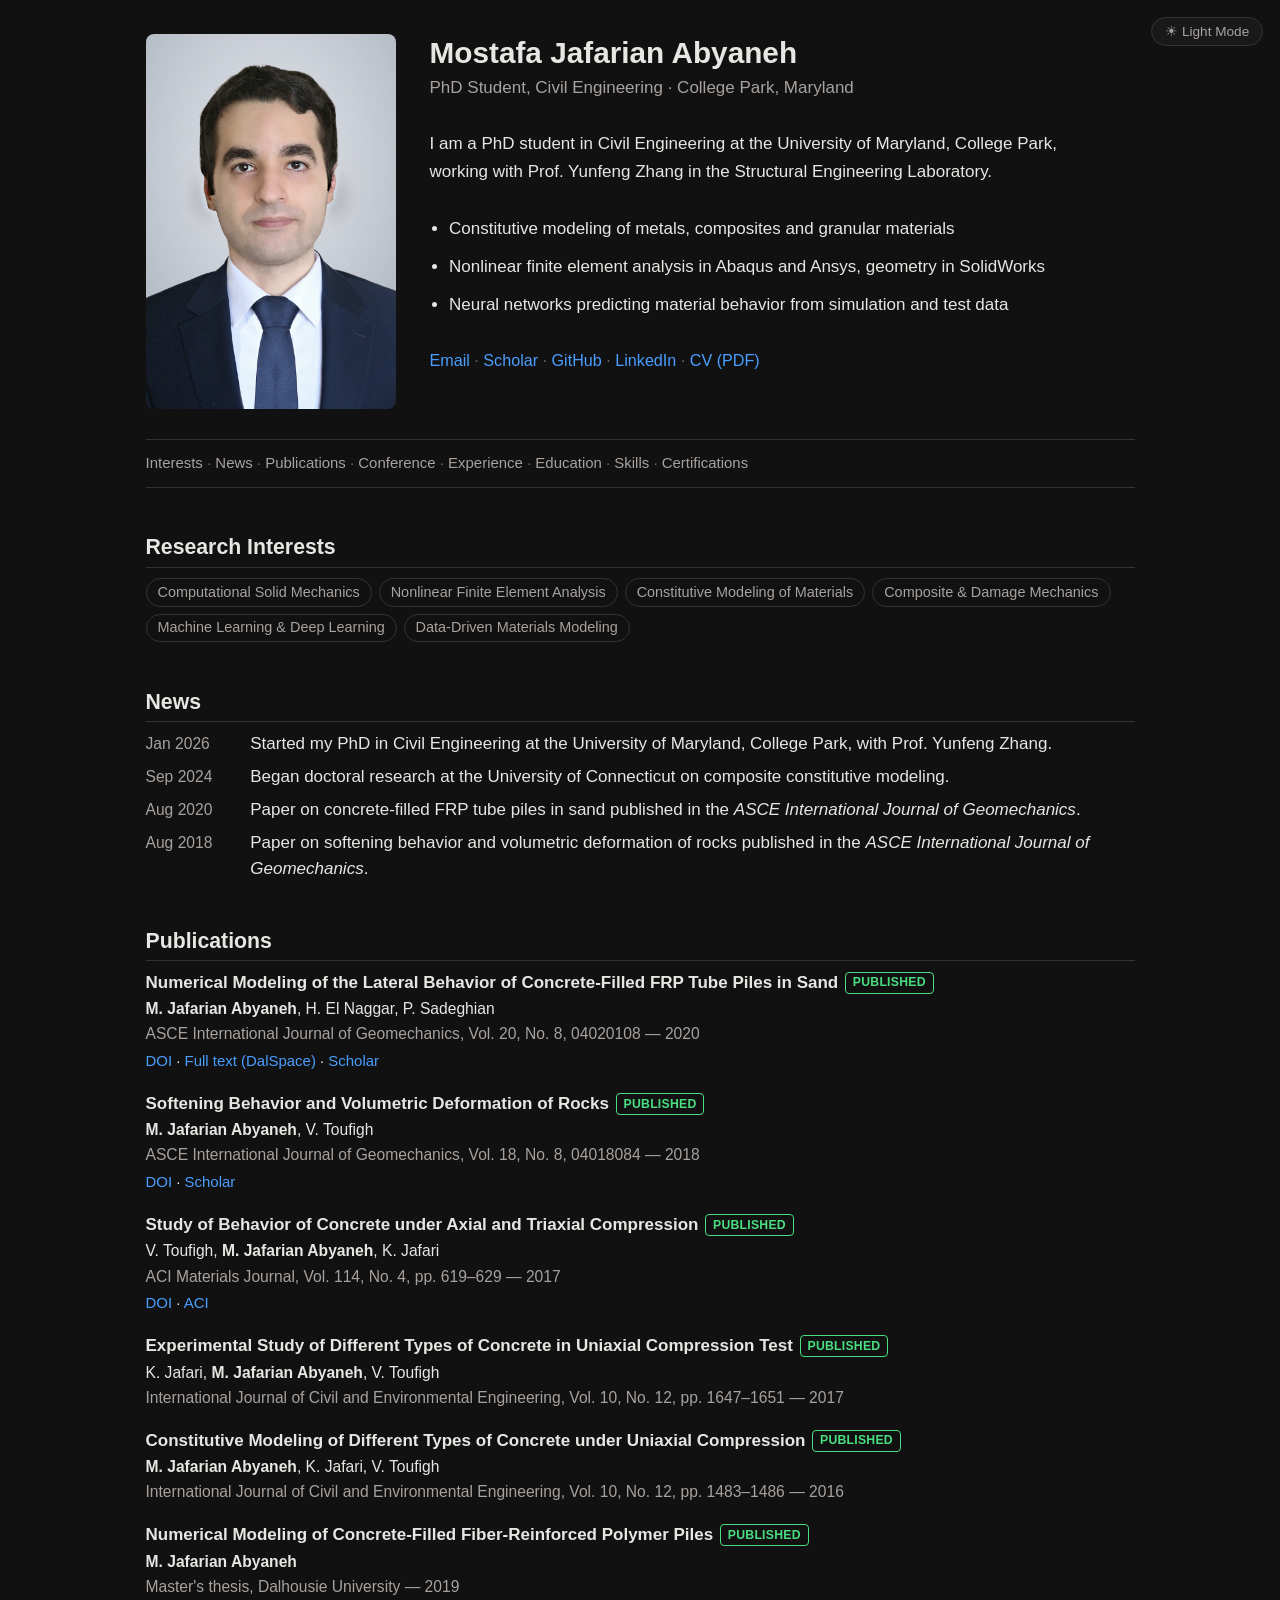
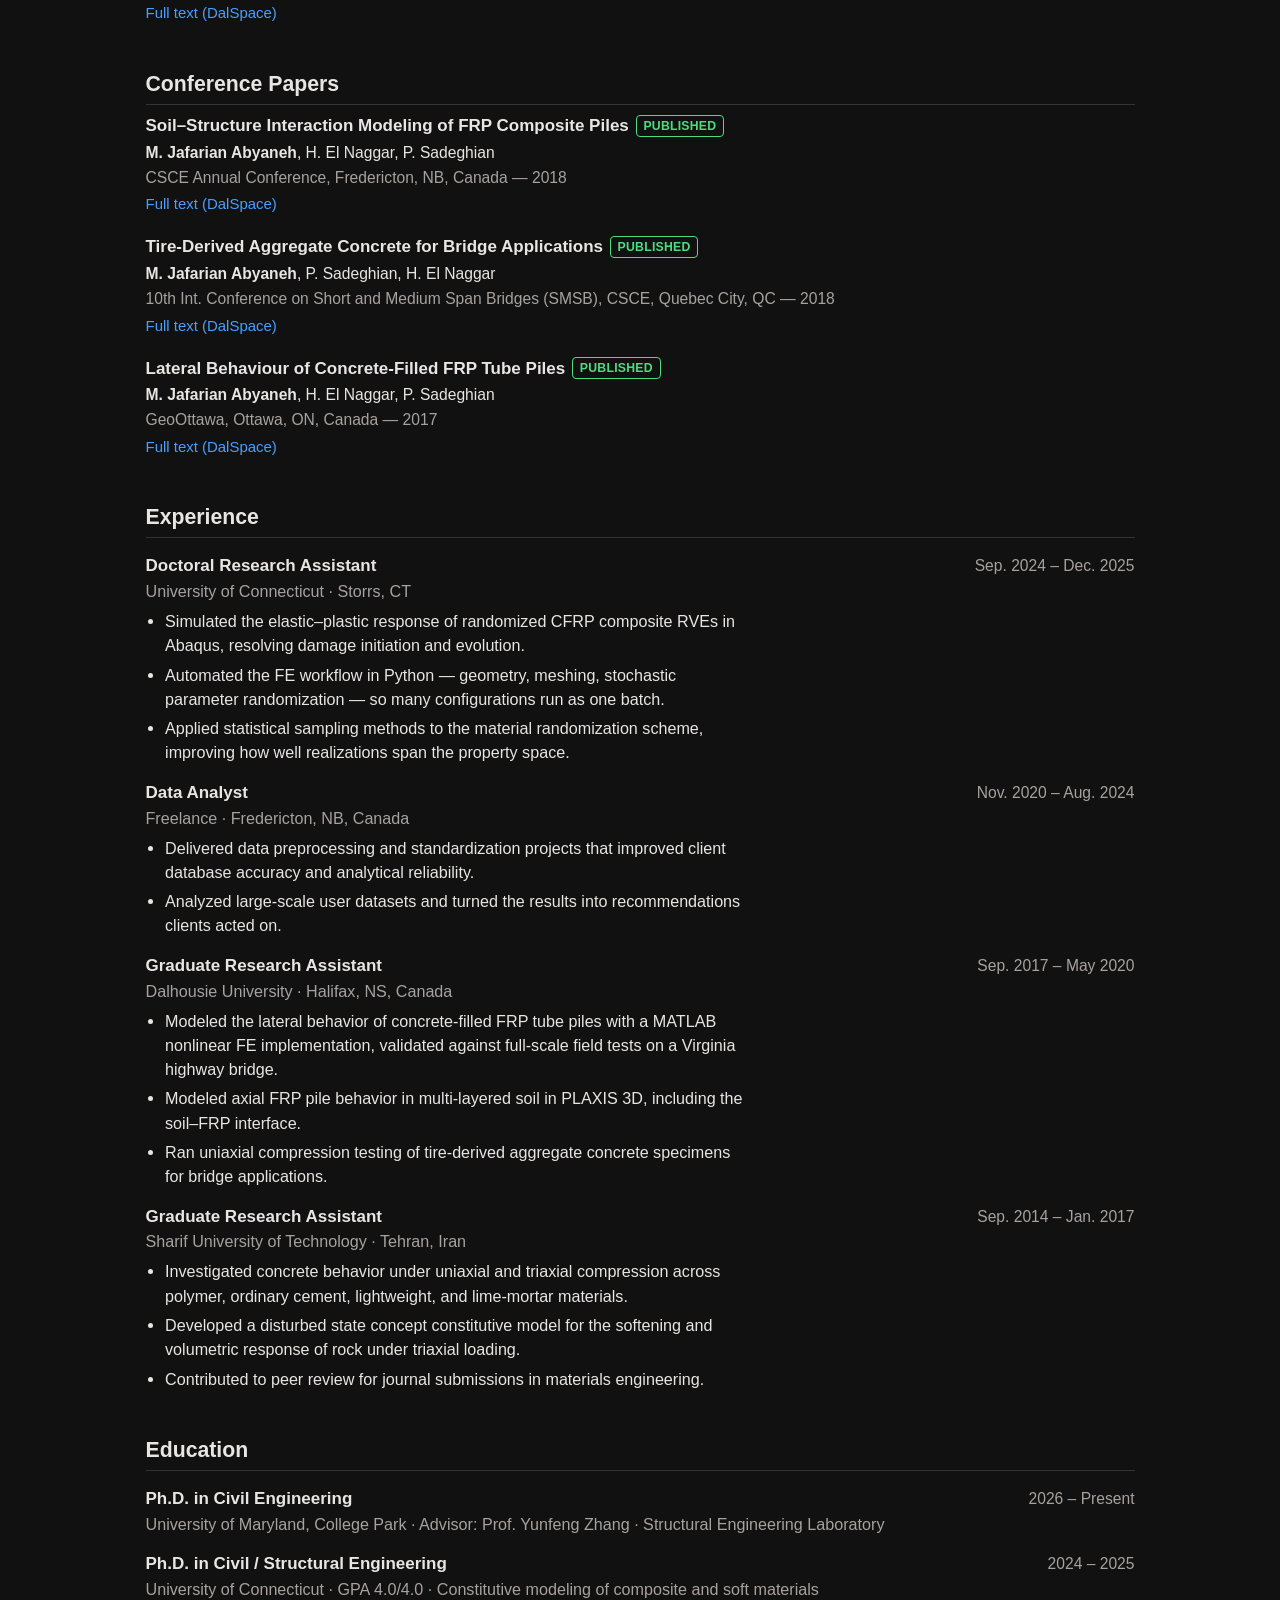
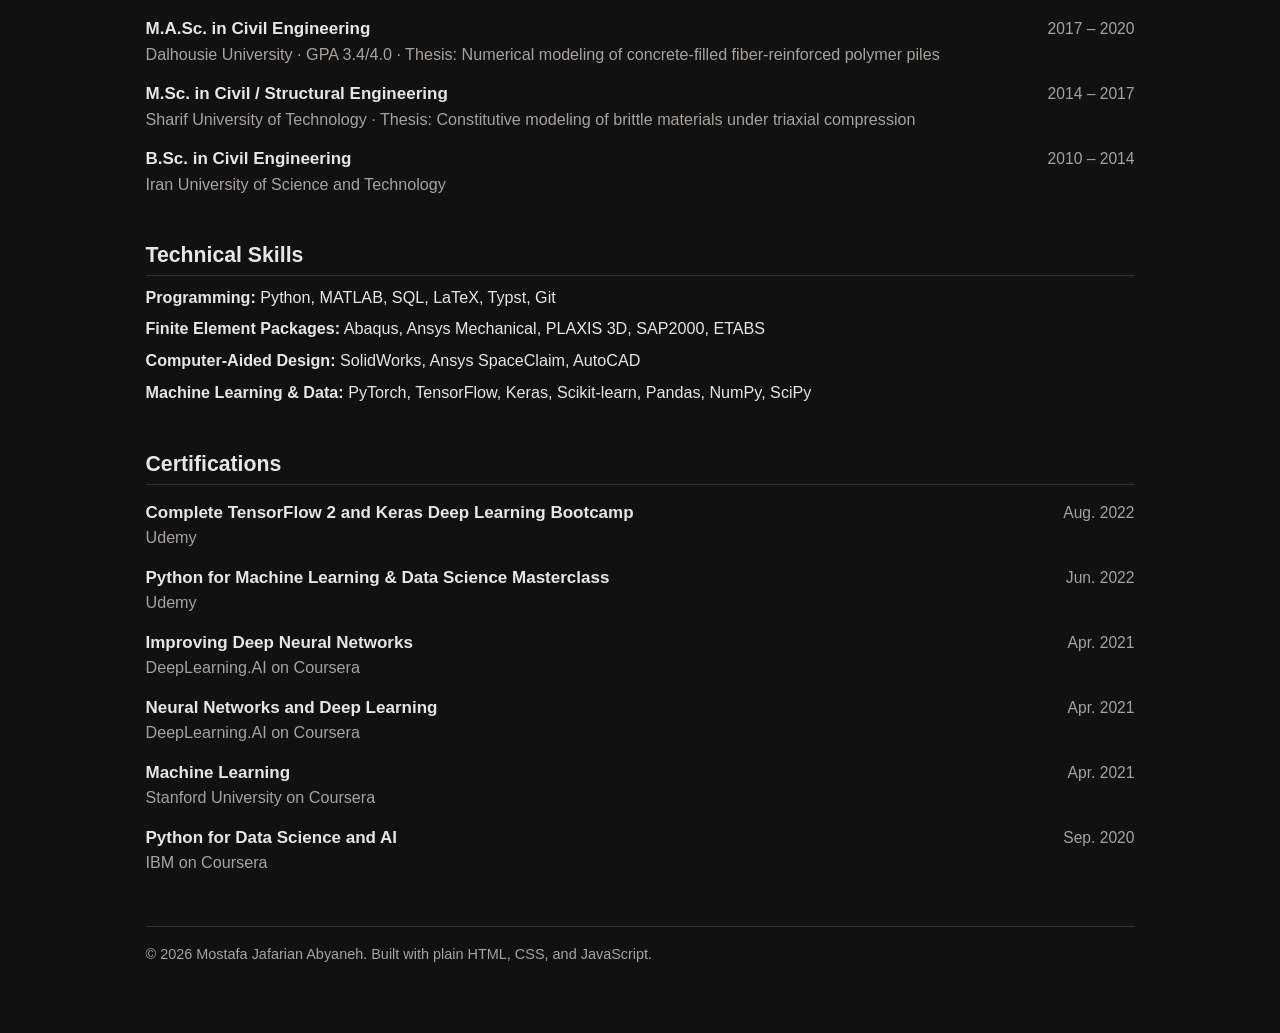
==== index.html @ 0ac2bfdc "Update site (2026-09-06)" ====
<!doctype html>
<html lang="en">
  <head>
    <meta charset="UTF-8" />
    <meta name="viewport" content="width=device-width, initial-scale=1.0" />

    <title>Mostafa Jafarian Abyaneh — PhD Student, Civil Engineering, University of Maryland</title>
    <meta name="description" content="I am a PhD student in Civil Engineering at the University of Maryland, College Park, working with Prof. Yunfeng Zhang in the Structural Engineering Laboratory." />
    <meta name="author" content="Mostafa Jafarian Abyaneh" />
    <meta name="robots" content="index, follow, max-image-preview:large" />
    <link rel="canonical" href="https://mostafa-aby.github.io/" />
    <meta name="google-site-verification" content="9kJ1f3rlbHIawG54Ox-4wJyTbSjuPdr8UbL9Itcdh6A" />


    <meta property="og:type" content="website" />
    <meta property="og:site_name" content="Mostafa Jafarian Abyaneh" />
    <meta property="og:title" content="Mostafa Jafarian Abyaneh — PhD Student, Civil Engineering, University of Maryland" />
    <meta property="og:description" content="I am a PhD student in Civil Engineering at the University of Maryland, College Park, working with Prof. Yunfeng Zhang in the Structural Engineering Laboratory." />
    <meta property="og:url" content="https://mostafa-aby.github.io/" />
    <meta property="og:image" content="https://mostafa-aby.github.io/assets/profile.jpg" />
    <meta name="twitter:card" content="summary" />
    <meta name="twitter:title" content="Mostafa Jafarian Abyaneh — PhD Student, Civil Engineering, University of Maryland" />
    <meta name="twitter:description" content="I am a PhD student in Civil Engineering at the University of Maryland, College Park, working with Prof. Yunfeng Zhang in the Structural Engineering Laboratory." />
    <meta name="twitter:image" content="https://mostafa-aby.github.io/assets/profile.jpg" />

    <!-- Favicon. Was an emoji data-URI (🏗️), which drew differently on every
         operating system, said "construction site" rather than computational
         mechanics, and left /favicon.ico returning 404. Now a real icon set:
         an M in the site's accent blue, as a PATH so no font is needed, plus
         .ico for browsers and crawlers that still ask for it by that name.
         Root-absolute paths: this is a user site served at the domain root. -->
    <link rel="icon" href="/favicon.svg" type="image/svg+xml" />
    <link rel="icon" href="/favicon.ico" sizes="32x32" />
    <link rel="apple-touch-icon" href="/apple-touch-icon.png" />
    <link rel="stylesheet" href="assets/style.css?v=2527da71" />

    <script type="application/ld+json">
{
  "@context": "https://schema.org",
  "@type": "Person",
  "name": "Mostafa Jafarian Abyaneh",
  "alternateName": [
    "Mostafa Jafarian Abyaneh",
    "M. Jafarian Abyaneh",
    "Mostafa J. Abyaneh",
    "M. J. Abyaneh",
    "Mostafa Jafarian"
  ],
  "url": "https://mostafa-aby.github.io/",
  "image": "https://mostafa-aby.github.io/assets/profile.jpg",
  "jobTitle": "PhD Student, Civil Engineering",
  "homeLocation": {
    "@type": "Place",
    "name": "College Park, Maryland"
  },
  "description": "I am a PhD student in Civil Engineering at the University of Maryland, College Park, working with Prof. Yunfeng Zhang in the Structural Engineering Laboratory.",
  "affiliation": {
    "@type": "CollegeOrUniversity",
    "name": "University of Maryland, College Park",
    "url": "https://www.umd.edu/"
  },
  "alumniOf": [
    {
      "@type": "CollegeOrUniversity",
      "name": "University of Connecticut"
    },
    {
      "@type": "CollegeOrUniversity",
      "name": "Dalhousie University"
    },
    {
      "@type": "CollegeOrUniversity",
      "name": "Sharif University of Technology"
    },
    {
      "@type": "CollegeOrUniversity",
      "name": "Iran University of Science and Technology"
    }
  ],
  "knowsAbout": [
    "Computational Solid Mechanics",
    "Nonlinear Finite Element Analysis",
    "Constitutive Modeling of Materials",
    "Composite & Damage Mechanics",
    "Machine Learning & Deep Learning",
    "Data-Driven Materials Modeling"
  ],
  "sameAs": [
    "https://scholar.google.com/citations?user=bxRWCD4AAAAJ&hl=en",
    "https://github.com/mostafa-aby",
    "https://linkedin.com/in/mostafa-aby"
  ]
}
    </script>

    <script>
      // Apply the saved theme before first paint, so the page never flashes.
      (function () {
        try {
          var t = localStorage.getItem("theme");
          if (t === "light" || t === "dark")
            document.documentElement.setAttribute("data-theme", t);
        } catch (e) {}
      })();
    </script>
  </head>

  <body>
    <button id="theme-toggle" type="button">
      <span class="when-dark">&#9728;&#65038; Light Mode</span>
      <span class="when-light">&#9789; Dark Mode</span>
    </button>
    <main class="container">

    <header class="masthead">
      <img class="avatar" src="assets/profile.jpg" alt="Mostafa Jafarian Abyaneh" width="250" height="375">
      <div class="identity">
        <h1>Mostafa Jafarian Abyaneh</h1>
        <div class="subtitle">PhD Student, Civil Engineering <span class="sep">&middot;</span> College Park, Maryland</div>
        <p>I am a PhD student in Civil Engineering at the
        University of Maryland, College Park, working with
        Prof. Yunfeng Zhang
        in the Structural Engineering Laboratory.</p>
        
        <ul class="lede-points"><li>Constitutive modeling of metals, composites and granular materials</li><li>Nonlinear finite element analysis in Abaqus and Ansys, geometry in SolidWorks</li><li>Neural networks predicting material behavior from simulation and test data</li></ul>
        <div class="linkrow"><a href="mailto:mjafaria@umd.edu">Email</a><span class="sep"> &middot; </span><a href="https://scholar.google.com/citations?user=bxRWCD4AAAAJ&hl=en" target="_blank" rel="noopener noreferrer">Scholar</a><span class="sep"> &middot; </span><a href="https://github.com/mostafa-aby" target="_blank" rel="noopener noreferrer">GitHub</a><span class="sep"> &middot; </span><a href="https://linkedin.com/in/mostafa-aby" target="_blank" rel="noopener noreferrer">LinkedIn</a><span class="sep"> &middot; </span><a href="assets/cv.pdf" target="_blank" rel="noopener noreferrer">CV (PDF)</a></div>
      </div>
    </header>
<nav class="sectionnav" aria-label="Sections"><a href="#interests">Interests</a><span class="sep"> &middot; </span><a href="#news">News</a><span class="sep"> &middot; </span><a href="#publications">Publications</a><span class="sep"> &middot; </span><a href="#conference">Conference</a><span class="sep"> &middot; </span><a href="#experience">Experience</a><span class="sep"> &middot; </span><a href="#education">Education</a><span class="sep"> &middot; </span><a href="#skills">Skills</a><span class="sep"> &middot; </span><a href="#certifications">Certifications</a></nav>
<section id="interests"><h2>Research Interests</h2><div class="tags"><span class="tag">Computational Solid Mechanics</span><span class="tag">Nonlinear Finite Element Analysis</span><span class="tag">Constitutive Modeling of Materials</span><span class="tag">Composite &amp; Damage Mechanics</span><span class="tag">Machine Learning &amp; Deep Learning</span><span class="tag">Data-Driven Materials Modeling</span></div></section>
<section id="news"><h2>News</h2><ul class="news"><li><span class="when">Jan 2026</span><span class="what">Started my PhD in Civil Engineering at the University of Maryland, College Park, with Prof. Yunfeng Zhang.</span></li><li><span class="when">Sep 2024</span><span class="what">Began doctoral research at the University of Connecticut on composite constitutive modeling.</span></li><li><span class="when">Aug 2020</span><span class="what">Paper on concrete-filled FRP tube piles in sand published in the <em>ASCE International Journal of Geomechanics</em>.</span></li><li><span class="when">Aug 2018</span><span class="what">Paper on softening behavior and volumetric deformation of rocks published in the <em>ASCE International Journal of Geomechanics</em>.</span></li></ul></section>
<section id="publications"><h2>Publications</h2><ul class="pubs">
        <li>
          <div class="pub-title"><a href="https://doi.org/10.1061/(ASCE)GM.1943-5622.0001725" target="_blank" rel="noopener noreferrer">Numerical Modeling of the Lateral Behavior of Concrete-Filled FRP Tube Piles in Sand</a><span class="badge badge-published">Published</span></div>
          <div class="pub-authors"><strong>M. Jafarian Abyaneh</strong>, H. El Naggar, P. Sadeghian</div>
          <div class="pub-venue">ASCE International Journal of Geomechanics, Vol. 20, No. 8, 04020108 — 2020</div>
          <div class="pub-links"><a href="https://doi.org/10.1061/(ASCE)GM.1943-5622.0001725" target="_blank" rel="noopener noreferrer">DOI</a><span class="sep"> &middot; </span><a href="https://hdl.handle.net/10222/79694" target="_blank" rel="noopener noreferrer">Full text (DalSpace)</a><span class="sep"> &middot; </span><a href="https://scholar.google.com/citations?user=bxRWCD4AAAAJ&hl=en" target="_blank" rel="noopener noreferrer">Scholar</a></div>
        </li>
        <li>
          <div class="pub-title"><a href="https://doi.org/10.1061/(ASCE)GM.1943-5622.0001200" target="_blank" rel="noopener noreferrer">Softening Behavior and Volumetric Deformation of Rocks</a><span class="badge badge-published">Published</span></div>
          <div class="pub-authors"><strong>M. Jafarian Abyaneh</strong>, V. Toufigh</div>
          <div class="pub-venue">ASCE International Journal of Geomechanics, Vol. 18, No. 8, 04018084 — 2018</div>
          <div class="pub-links"><a href="https://doi.org/10.1061/(ASCE)GM.1943-5622.0001200" target="_blank" rel="noopener noreferrer">DOI</a><span class="sep"> &middot; </span><a href="https://scholar.google.com/citations?user=bxRWCD4AAAAJ&hl=en" target="_blank" rel="noopener noreferrer">Scholar</a></div>
        </li>
        <li>
          <div class="pub-title"><a href="https://doi.org/10.14359/51689716" target="_blank" rel="noopener noreferrer">Study of Behavior of Concrete under Axial and Triaxial Compression</a><span class="badge badge-published">Published</span></div>
          <div class="pub-authors">V. Toufigh, <strong>M. Jafarian Abyaneh</strong>, K. Jafari</div>
          <div class="pub-venue">ACI Materials Journal, Vol. 114, No. 4, pp. 619–629 — 2017</div>
          <div class="pub-links"><a href="https://doi.org/10.14359/51689716" target="_blank" rel="noopener noreferrer">DOI</a><span class="sep"> &middot; </span><a href="https://www.concrete.org/publications/internationalconcreteabstractsportal.aspx?m=details&i=51689716" target="_blank" rel="noopener noreferrer">ACI</a></div>
        </li>
        <li>
          <div class="pub-title">Experimental Study of Different Types of Concrete in Uniaxial Compression Test<span class="badge badge-published">Published</span></div>
          <div class="pub-authors">K. Jafari, <strong>M. Jafarian Abyaneh</strong>, V. Toufigh</div>
          <div class="pub-venue">International Journal of Civil and Environmental Engineering, Vol. 10, No. 12, pp. 1647–1651 — 2017</div>
          
        </li>
        <li>
          <div class="pub-title">Constitutive Modeling of Different Types of Concrete under Uniaxial Compression<span class="badge badge-published">Published</span></div>
          <div class="pub-authors"><strong>M. Jafarian Abyaneh</strong>, K. Jafari, V. Toufigh</div>
          <div class="pub-venue">International Journal of Civil and Environmental Engineering, Vol. 10, No. 12, pp. 1483–1486 — 2016</div>
          
        </li>
        <li>
          <div class="pub-title"><a href="https://hdl.handle.net/10222/76578" target="_blank" rel="noopener noreferrer">Numerical Modeling of Concrete-Filled Fiber-Reinforced Polymer Piles</a><span class="badge badge-published">Published</span></div>
          <div class="pub-authors"><strong>M. Jafarian Abyaneh</strong></div>
          <div class="pub-venue">Master's thesis, Dalhousie University — 2019</div>
          <div class="pub-links"><a href="https://hdl.handle.net/10222/76578" target="_blank" rel="noopener noreferrer">Full text (DalSpace)</a></div>
        </li></ul></section>
<section id="conference"><h2>Conference Papers</h2><ul class="pubs">
        <li>
          <div class="pub-title"><a href="https://hdl.handle.net/10222/74111" target="_blank" rel="noopener noreferrer">Soil–Structure Interaction Modeling of FRP Composite Piles</a><span class="badge badge-published">Published</span></div>
          <div class="pub-authors"><strong>M. Jafarian Abyaneh</strong>, H. El Naggar, P. Sadeghian</div>
          <div class="pub-venue">CSCE Annual Conference, Fredericton, NB, Canada — 2018</div>
          <div class="pub-links"><a href="https://hdl.handle.net/10222/74111" target="_blank" rel="noopener noreferrer">Full text (DalSpace)</a></div>
        </li>
        <li>
          <div class="pub-title"><a href="https://hdl.handle.net/10222/74116" target="_blank" rel="noopener noreferrer">Tire-Derived Aggregate Concrete for Bridge Applications</a><span class="badge badge-published">Published</span></div>
          <div class="pub-authors"><strong>M. Jafarian Abyaneh</strong>, P. Sadeghian, H. El Naggar</div>
          <div class="pub-venue">10th Int. Conference on Short and Medium Span Bridges (SMSB), CSCE, Quebec City, QC — 2018</div>
          <div class="pub-links"><a href="https://hdl.handle.net/10222/74116" target="_blank" rel="noopener noreferrer">Full text (DalSpace)</a></div>
        </li>
        <li>
          <div class="pub-title"><a href="https://hdl.handle.net/10222/73400" target="_blank" rel="noopener noreferrer">Lateral Behaviour of Concrete-Filled FRP Tube Piles</a><span class="badge badge-published">Published</span></div>
          <div class="pub-authors"><strong>M. Jafarian Abyaneh</strong>, H. El Naggar, P. Sadeghian</div>
          <div class="pub-venue">GeoOttawa, Ottawa, ON, Canada — 2017</div>
          <div class="pub-links"><a href="https://hdl.handle.net/10222/73400" target="_blank" rel="noopener noreferrer">Full text (DalSpace)</a></div>
        </li></ul></section>
<section id="experience"><h2>Experience</h2>
      <div class="entry">
        <div class="entry-head">
          <span class="entry-role">Doctoral Research Assistant</span>
          <span class="entry-when">Sep. 2024 – Dec. 2025</span>
        </div>
        <div class="entry-org">University of Connecticut &middot; Storrs, CT</div>
        <ul><li>Simulated the elastic–plastic response of randomized CFRP composite RVEs in Abaqus, resolving damage initiation and evolution.</li><li>Automated the FE workflow in Python — geometry, meshing, stochastic parameter randomization — so many configurations run as one batch.</li><li>Applied statistical sampling methods to the material randomization scheme, improving how well realizations span the property space.</li></ul>
      </div>
      <div class="entry">
        <div class="entry-head">
          <span class="entry-role">Data Analyst</span>
          <span class="entry-when">Nov. 2020 – Aug. 2024</span>
        </div>
        <div class="entry-org">Freelance &middot; Fredericton, NB, Canada</div>
        <ul><li>Delivered data preprocessing and standardization projects that improved client database accuracy and analytical reliability.</li><li>Analyzed large-scale user datasets and turned the results into recommendations clients acted on.</li></ul>
      </div>
      <div class="entry">
        <div class="entry-head">
          <span class="entry-role">Graduate Research Assistant</span>
          <span class="entry-when">Sep. 2017 – May 2020</span>
        </div>
        <div class="entry-org">Dalhousie University &middot; Halifax, NS, Canada</div>
        <ul><li>Modeled the lateral behavior of concrete-filled FRP tube piles with a MATLAB nonlinear FE implementation, validated against full-scale field tests on a Virginia highway bridge.</li><li>Modeled axial FRP pile behavior in multi-layered soil in PLAXIS 3D, including the soil–FRP interface.</li><li>Ran uniaxial compression testing of tire-derived aggregate concrete specimens for bridge applications.</li></ul>
      </div>
      <div class="entry">
        <div class="entry-head">
          <span class="entry-role">Graduate Research Assistant</span>
          <span class="entry-when">Sep. 2014 – Jan. 2017</span>
        </div>
        <div class="entry-org">Sharif University of Technology &middot; Tehran, Iran</div>
        <ul><li>Investigated concrete behavior under uniaxial and triaxial compression across polymer, ordinary cement, lightweight, and lime-mortar materials.</li><li>Developed a disturbed state concept constitutive model for the softening and volumetric response of rock under triaxial loading.</li><li>Contributed to peer review for journal submissions in materials engineering.</li></ul>
      </div></section>
<section id="education"><h2>Education</h2>
      <div class="entry">
        <div class="entry-head">
          <span class="entry-role">Ph.D. in Civil Engineering</span>
          <span class="entry-when">2026 – Present</span>
        </div>
        <div class="entry-org">University of Maryland, College Park &middot; Advisor: Prof. Yunfeng Zhang · Structural Engineering Laboratory</div>
      </div>
      <div class="entry">
        <div class="entry-head">
          <span class="entry-role">Ph.D. in Civil / Structural Engineering</span>
          <span class="entry-when">2024 – 2025</span>
        </div>
        <div class="entry-org">University of Connecticut &middot; GPA 4.0/4.0 · Constitutive modeling of composite and soft materials</div>
      </div>
      <div class="entry">
        <div class="entry-head">
          <span class="entry-role">M.A.Sc. in Civil Engineering</span>
          <span class="entry-when">2017 – 2020</span>
        </div>
        <div class="entry-org">Dalhousie University &middot; GPA 3.4/4.0 · Thesis: Numerical modeling of concrete-filled fiber-reinforced polymer piles</div>
      </div>
      <div class="entry">
        <div class="entry-head">
          <span class="entry-role">M.Sc. in Civil / Structural Engineering</span>
          <span class="entry-when">2014 – 2017</span>
        </div>
        <div class="entry-org">Sharif University of Technology &middot; Thesis: Constitutive modeling of brittle materials under triaxial compression</div>
      </div>
      <div class="entry">
        <div class="entry-head">
          <span class="entry-role">B.Sc. in Civil Engineering</span>
          <span class="entry-when">2010 – 2014</span>
        </div>
        <div class="entry-org">Iran University of Science and Technology</div>
      </div></section>
<section id="skills"><h2>Technical Skills</h2><div class="skill-row"><span class="skill-group">Programming:</span> Python, MATLAB, SQL, LaTeX, Typst, Git</div><div class="skill-row"><span class="skill-group">Finite Element Packages:</span> Abaqus, Ansys Mechanical, PLAXIS 3D, SAP2000, ETABS</div><div class="skill-row"><span class="skill-group">Computer-Aided Design:</span> SolidWorks, Ansys SpaceClaim, AutoCAD</div><div class="skill-row"><span class="skill-group">Machine Learning &amp; Data:</span> PyTorch, TensorFlow, Keras, Scikit-learn, Pandas, NumPy, SciPy</div></section>
<section id="certifications"><h2>Certifications</h2>
      <div class="entry">
        <div class="entry-head">
          <span class="entry-role">Complete TensorFlow 2 and Keras Deep Learning Bootcamp</span>
          <span class="entry-when">Aug. 2022</span>
        </div>
        <div class="entry-org">Udemy</div>
      </div>
      <div class="entry">
        <div class="entry-head">
          <span class="entry-role">Python for Machine Learning &amp; Data Science Masterclass</span>
          <span class="entry-when">Jun. 2022</span>
        </div>
        <div class="entry-org">Udemy</div>
      </div>
      <div class="entry">
        <div class="entry-head">
          <span class="entry-role">Improving Deep Neural Networks</span>
          <span class="entry-when">Apr. 2021</span>
        </div>
        <div class="entry-org">DeepLearning.AI on Coursera</div>
      </div>
      <div class="entry">
        <div class="entry-head">
          <span class="entry-role">Neural Networks and Deep Learning</span>
          <span class="entry-when">Apr. 2021</span>
        </div>
        <div class="entry-org">DeepLearning.AI on Coursera</div>
      </div>
      <div class="entry">
        <div class="entry-head">
          <span class="entry-role">Machine Learning</span>
          <span class="entry-when">Apr. 2021</span>
        </div>
        <div class="entry-org">Stanford University on Coursera</div>
      </div>
      <div class="entry">
        <div class="entry-head">
          <span class="entry-role">Python for Data Science and AI</span>
          <span class="entry-when">Sep. 2020</span>
        </div>
        <div class="entry-org">IBM on Coursera</div>
      </div></section>
<footer>&copy; 2026 Mostafa Jafarian Abyaneh. Built with plain HTML, CSS, and JavaScript.</footer>
    </main>
    <script src="assets/site.js?v=24590b5b"></script>
  </body>
</html>
---- assets/style.css ----
/* ============================================================
   Palette. Change the accent in one place: --link.
   ============================================================ */
/* Dark is the default for everyone. The toggle switches to light and the
   choice is remembered.

   To follow the visitor's OS setting instead, wrap the light block below in
   @media (prefers-color-scheme: light) and change its selector to
   :root:not([data-theme="dark"]). */
:root {
  --bg:      #111111;
  --text:    #e8e6e3;
  --muted:   #a8a29e;
  --rule:    #333333;
  --link:    #4a9eff;
  --sep:     #666666;
  --card:    #191919;

  color-scheme: dark;
  font-synthesis: none;
  text-rendering: optimizeLegibility;
  -webkit-font-smoothing: antialiased;
  -moz-osx-font-smoothing: grayscale;
  font-family: -apple-system, BlinkMacSystemFont, "Segoe UI", Helvetica, Arial, sans-serif;
  font-size: 17px;
  font-weight: 400;
  line-height: 1.5;
}

/* Light, applied only when the visitor picks it.
   Contrast against #ffffff, WCAG AA needs 4.5:1 for body text:
     text  #1c1917  16.9:1   muted #6b6560  5.3:1   link #1a56c4  6.4:1  */
:root[data-theme="light"] {
  --bg:      #ffffff;
  --text:    #1c1917;
  --muted:   #6b6560;
  --rule:    #e4e2df;
  --link:    #1a56c4;
  --sep:     #a8a29e;
  --card:    #f7f6f4;
  color-scheme: light;
}

* { box-sizing: border-box; }

html, body { width: 100%; }

body {
  margin: 0;
  color: var(--text);
  background-color: var(--bg);
  transition: background-color .15s ease, color .15s ease;
}

/* The page column. 1040px, not the full window: on a 1800px monitor an
   uncapped line of 17px text runs past 200 characters, and the eye loses its
   place returning to the start of the next line. The margins are not waste,
   they are what keeps the measure readable. 1040 is as wide as this layout
   goes before the entry rows (role left, dates right) pull too far apart. */
.container {
  max-width: 1040px;
  width: 100%;
  margin: 0 auto;
  padding: 2rem 1.5rem 4rem;
}

/* Reading measure. The page column is right for STRUCTURE — publication
   entries, news with its date gutter, roles with right-aligned dates, all of
   which want room. Running PROSE does not: at 17px the full column is ~120
   characters and comfortable prose is 65–75. So prose gets its own narrower
   measure while the page keeps its width. */
:root { --measure: 34rem; }   /* rem, so it is the same width everywhere */

.abstract p,
.entry ul li,
section > ul:not(.pubs):not(.news):not(.repos) li {
  max-width: var(--measure);
}

/* A skills row is NOT prose. It is a labelled, comma-separated list that gets
   scanned, not read line by line, so the 65–75 character rule does not apply —
   and capping it made lines wrap in the middle with half the column standing
   empty beside them. It runs the full width like the headings above it. */
.skill-row { max-width: none; }

/* ---------- Typography ---------- */
a { color: var(--link); text-decoration: none; }
a:hover { text-decoration: underline; }

h1, h2, h3, h4 { color: var(--text); font-weight: 700; }

h2 {
  font-size: 1.25rem;
  border-bottom: 1px solid var(--rule);
  margin-top: 2.6rem;
  margin-bottom: .5rem;
  padding-bottom: 3px;
}

p { margin: .4rem 0; }

.muted { color: var(--muted); }

/* ---------- Header ---------- */
header.masthead {
  display: flex;
  gap: 2rem;
  align-items: flex-start;
  flex-wrap: wrap;
}

header.masthead img.avatar {
  width: 250px;
  height: 375px;         /* 2:3, the source photo's own ratio */
  object-fit: cover;
  /* The source is composed at 2:3 and the box is 2:3, so cover shows the whole
     frame and centre is centre. The old 22% existed only to pull a badly
     framed photo up; it would now crop the top of the head. */
  object-position: 50% 50%;
  border-radius: 8px;
  flex-shrink: 0;
}

header.masthead .identity { flex: 1 1 300px; }

/* The bio is prose and obeys the prose rule, a little wider than the body
   measure because it sits beside the photo rather than under a heading. Left
   uncapped it would run the ~87 characters the wider column allows. Widened
   from 36rem to 38rem so the longest masthead bullet holds one line.
   The two paragraphs get roughly double the page's default gap, and a little
   extra leading: this is the block every visitor reads first, and air between
   the lines is what keeps it from reading as a wall. */
/* RULE for every gap in this block: the space BETWEEN two blocks must beat the
   space between lines INSIDE one, or the reader cannot tell where a block ends.
   Line spacing here is 1.62 x 16px, about 26px, so block margins are 1.75rem
   (28px). They were .85rem (14px) — half the line gap — and the masthead read as
   one undifferentiated mass. Raise the line-height and these must follow. */
header.masthead .identity p {
  max-width: 38rem;
  margin: 1.75rem 0;
  line-height: 1.62;
}

/* The masthead bullets take the same measure and the same leading as the prose
   above them. Tightening a list because "it is only bullets" is how the top of
   a page turns back into the wall the paragraph rule above just prevented. */
header.masthead .identity ul.lede-points {
  max-width: 38rem;
  margin: 1.75rem 0;
  padding-left: 1.15rem;
  line-height: 1.62;
}
/* Bullets sit closer to each other (.6rem) than the list does to its neighbours
   (1.75rem). That difference is what makes them read as one group of three
   rather than three loose lines. */
header.masthead .identity ul.lede-points li { margin: .6rem 0; }

header.masthead h1 {
  margin: 0 0 4px 0;
  font-size: 1.75rem;
  line-height: 1.25;
}

.subtitle { color: var(--muted); margin-bottom: .75rem; }

.linkrow { margin-top: .9rem; font-size: .95rem; }
.linkrow .sep { color: var(--sep); }

/* ---------- Section jump nav ----------
   Deliberately muted: this row is a map of the page, not part of the content.
   The masthead's links sit directly above it in the accent color, so two rows
   of dot-separated links never read as the same kind of thing. */
.sectionnav {
  margin-top: 1.75rem;
  padding: .55rem 0;
  border-top: 1px solid var(--rule);
  border-bottom: 1px solid var(--rule);
  font-size: .88rem;
  line-height: 1.9;
}
.sectionnav a { color: var(--muted); }
.sectionnav a:hover { color: var(--link); }
.sectionnav .sep { color: var(--sep); }

/* Jumping to a section should not park its heading flush against the edge. */
section[id] { scroll-margin-top: 1rem; }
html { scroll-behavior: smooth; }
@media (prefers-reduced-motion: reduce) { html { scroll-behavior: auto; } }

/* ---------- Theme toggle ----------
   The button carries BOTH labels; CSS shows whichever matches the current
   theme. That way the right words are on screen before any JavaScript runs,
   so the label can never flash the wrong state. The text names what you will
   GET if you click, not what you are looking at now. */
#theme-toggle {
  position: fixed;
  top: 1rem;
  right: 1rem;
  z-index: 10;
  display: inline-flex;
  align-items: center;
  gap: .4rem;
  padding: .4rem .75rem;
  border: 1px solid var(--rule);
  border-radius: 999px;
  background: var(--card);
  color: var(--muted);
  font-family: inherit;
  font-size: .8rem;
  font-weight: 500;
  line-height: 1;
  white-space: nowrap;
  cursor: pointer;
  transition: color .15s ease, border-color .15s ease, background-color .15s ease;
}
#theme-toggle:hover { color: var(--text); border-color: var(--sep); }
#theme-toggle:focus-visible { outline: 2px solid var(--link); outline-offset: 2px; }

/* Default (dark) shows the "go light" label; light shows the "go dark" one. */
#theme-toggle .when-light { display: none; }
:root[data-theme="light"] #theme-toggle .when-dark { display: none; }
:root[data-theme="light"] #theme-toggle .when-light { display: inline; }

/* ---------- Generic lists ---------- */
ul { padding-left: 1.15rem; margin: .5rem 0; }
li { margin: .3rem 0; }

ul.plain { list-style: none; padding-left: 0; }

/* ---------- Interests as inline tags ---------- */
.tags { display: flex; flex-wrap: wrap; gap: .4rem; margin-top: .6rem; }
.tag {
  font-size: .85rem;
  color: var(--muted);
  border: 1px solid var(--rule);
  border-radius: 999px;
  padding: .15rem .65rem;
}

/* ---------- Publications ---------- */
ul.pubs { list-style: none; padding-left: 0; }
ul.pubs > li { margin: 0 0 1.1rem 0; }

.pub-title { font-weight: 600; }
.pub-title a { color: var(--text); }
.pub-title a:hover { color: var(--link); text-decoration: none; }

.pub-authors { font-size: .92rem; margin-top: .1rem; }
.pub-venue { color: var(--muted); font-size: .92rem; margin-top: .1rem; }
.pub-links { font-size: .88rem; margin-top: .25rem; }

.badge {
  display: inline-block;
  font-size: .72rem;
  font-weight: 600;
  letter-spacing: .02em;
  text-transform: uppercase;
  border-radius: 4px;
  padding: .05rem .4rem;
  margin-left: .4rem;
  vertical-align: 1.5px;
  border: 1px solid currentColor;
}
/* Bright inks on the dark default. Contrast against #111:
   green 9.7:1, amber 11.4:1, blue 6.3:1 — all well past AA. */
.badge-published { color: #4ade80; }
.badge-review    { color: #fbbf24; }
.badge-revision  { color: #fbbf24; }
.badge-preprint  { color: #60a5fa; }
.badge-prep      { color: var(--muted); }

/* Deep inks on white. Contrast: green 4.9:1, amber 4.6:1, blue 6.9:1. */
:root[data-theme="light"] .badge-published { color: #15803d; }
:root[data-theme="light"] .badge-review    { color: #92620a; }
:root[data-theme="light"] .badge-revision  { color: #92620a; }
:root[data-theme="light"] .badge-preprint  { color: #1d4ed8; }

/* ---------- Selected research ----------
   The only section with pictures, so it gets the only card-ish treatment on
   the page: a figure, a paragraph at reading measure, and links. */
.project { margin: 1.5rem 0 2rem; }
.project:first-of-type { margin-top: .75rem; }

.project h3,
.tool h3 {
  font-size: 1.05rem;
  margin: 0 0 .6rem;
  line-height: 1.35;
}


figure.fig { margin: .9rem 0 .7rem; }
figure.fig img {
  display: block;
  width: 100%;
  height: auto;
  border: 1px solid var(--rule);
  border-radius: 6px;
  background: var(--card);
}
figure.fig figcaption {
  color: var(--muted);
  font-size: .85rem;
  line-height: 1.45;
  margin-top: .4rem;
}

/* The hook is the one line that has to land; the bullets carry the detail.
   Both stay at reading width — a bullet that wraps stops being scannable. */
.project .hook {
  font-size: 1.02rem;
  margin: 0 0 .5rem;
}
ul.points {
  margin: .35rem 0 .2rem;
  padding-left: 1.15rem;
}
ul.points li {
  font-size: .95rem;
  margin: .25rem 0;
}

/* Headline numbers for work whose figures are not public yet. Text tokens
   only — a number is not a data series and gets no colour of its own. */
.stats {
  display: flex;
  flex-wrap: wrap;
  gap: .5rem;
  margin: .8rem 0 .2rem;
}
.stat {
  flex: 1 1 9rem;
  border: 1px solid var(--rule);
  border-radius: 6px;
  background: var(--card);
  padding: .55rem .75rem;
}
.stat-value { font-size: 1.25rem; font-weight: 600; line-height: 1.2; }
.stat-label { color: var(--muted); font-size: .82rem; margin-top: .15rem; }

/* A hairline between research entries. Sections already announce themselves
   with a ruled h2 — a second rule between them would make the page look like a
   spreadsheet — but two projects in a row are long blocks with nothing between
   them but air, and that is where a reader loses the boundary. */
.project + .project {
  border-top: 1px solid var(--rule);
  padding-top: 1.6rem;
}

/* The featured tool: the video is the argument, the text is the caption. */
.tool { margin: .75rem 0 1.6rem; }
.tool-note { font-size: .95rem; margin: .1rem 0 .15rem; }
/* Same hairline logic as the research entries: two demo blocks in a row need a
   boundary, the first one does not. */
.tool + .tool,
/* and the plain repo list is a peer block, so it gets the same boundary */
.tool + ul.repos { border-top: 1px solid var(--rule); padding-top: 1.6rem; }
.tool .hook { margin: .2rem 0 .15rem; }
video.demo {
  display: block;
  width: 100%;
  height: auto;
  border: 1px solid var(--rule);
  border-radius: 6px;
  background: var(--card);
}

/* ---------- Code ---------- */
ul.repos { list-style: none; padding-left: 0; }
ul.repos > li { margin: 0 0 .9rem 0; }

/* ---------- News ---------- */
ul.news { list-style: none; padding-left: 0; }
ul.news li {
  display: flex;
  gap: .75rem;
  align-items: baseline;
  margin: .45rem 0;
}
ul.news .when { color: var(--muted); flex: 0 0 92px; font-size: .92rem; }
ul.news .what { flex: 1; }

/* ---------- Experience / Education ---------- */
.entry { margin: .9rem 0; }
.entry-head {
  display: flex;
  justify-content: space-between;
  gap: 1rem;
  flex-wrap: wrap;
  align-items: baseline;
}
.entry-role { font-weight: 600; }
.entry-when { color: var(--muted); font-size: .92rem; white-space: nowrap; }
.entry-org { color: var(--muted); font-size: .95rem; }
.entry ul { margin-top: .35rem; }
.entry ul li { font-size: .95rem; }

/* ---------- Skills ---------- */
.skill-row { margin: .45rem 0; font-size: .95rem; }
.skill-row .skill-group { font-weight: 600; }

/* ---------- Paper detail page ----------
   A paper page is one block of prose, so the WHOLE article shares the
   reading measure — title, authors, venue, links and abstract all end at
   the same right edge. Capping only the abstract made it look narrower
   than the heading above it. */
.paper { max-width: var(--measure); }
.paper-back { margin-bottom: 1.5rem; }
.paper h1 { font-size: 1.5rem; margin: 0 0 .35rem; }
.paper .abstract p { margin: .8rem 0; }
.abstract-source { font-size: .85rem; margin-top: 1.25rem; }

/* ---------- CV page ---------- */
.cvhead { margin-bottom: 1.25rem; }
.cvhead h1 { font-size: 1.6rem; margin: 0 0 .25rem; }
.cvhead .muted { font-size: .95rem; }

/* The hand-off at the foot of the homepage. It is the one link on the page
   that has to be found, so it gets a rule above it and no company. */
p.cta {
  margin-top: 2.5rem;
  padding-top: 1.1rem;
  border-top: 1px solid var(--rule);
  font-size: 1rem;
}

/* In the jump nav, the only link that leaves the page is the only coloured one. */
.sectionnav .navcv { color: var(--link); }

/* ---------- Footer ---------- */
footer {
  margin-top: 3rem;
  padding-top: 1rem;
  border-top: 1px solid var(--rule);
  color: var(--muted);
  font-size: .85rem;
}

/* ---------- Small screens ---------- */
@media (max-width: 560px) {
  :root { font-size: 16px; }
  .container { padding: 1.5rem 1.15rem 3rem; }
  header.masthead { gap: 1.25rem; }
  header.masthead img.avatar { width: 130px; height: 195px; }
  ul.news li { flex-direction: column; gap: .1rem; }
  ul.news .when { flex: none; }
  .entry-head { gap: .2rem; }
}

/* ---------- Print: give them a clean paper version ---------- */
@media print {
  #theme-toggle { display: none; }
  body { background: #fff; color: #000; }
  a { color: #000; }
}
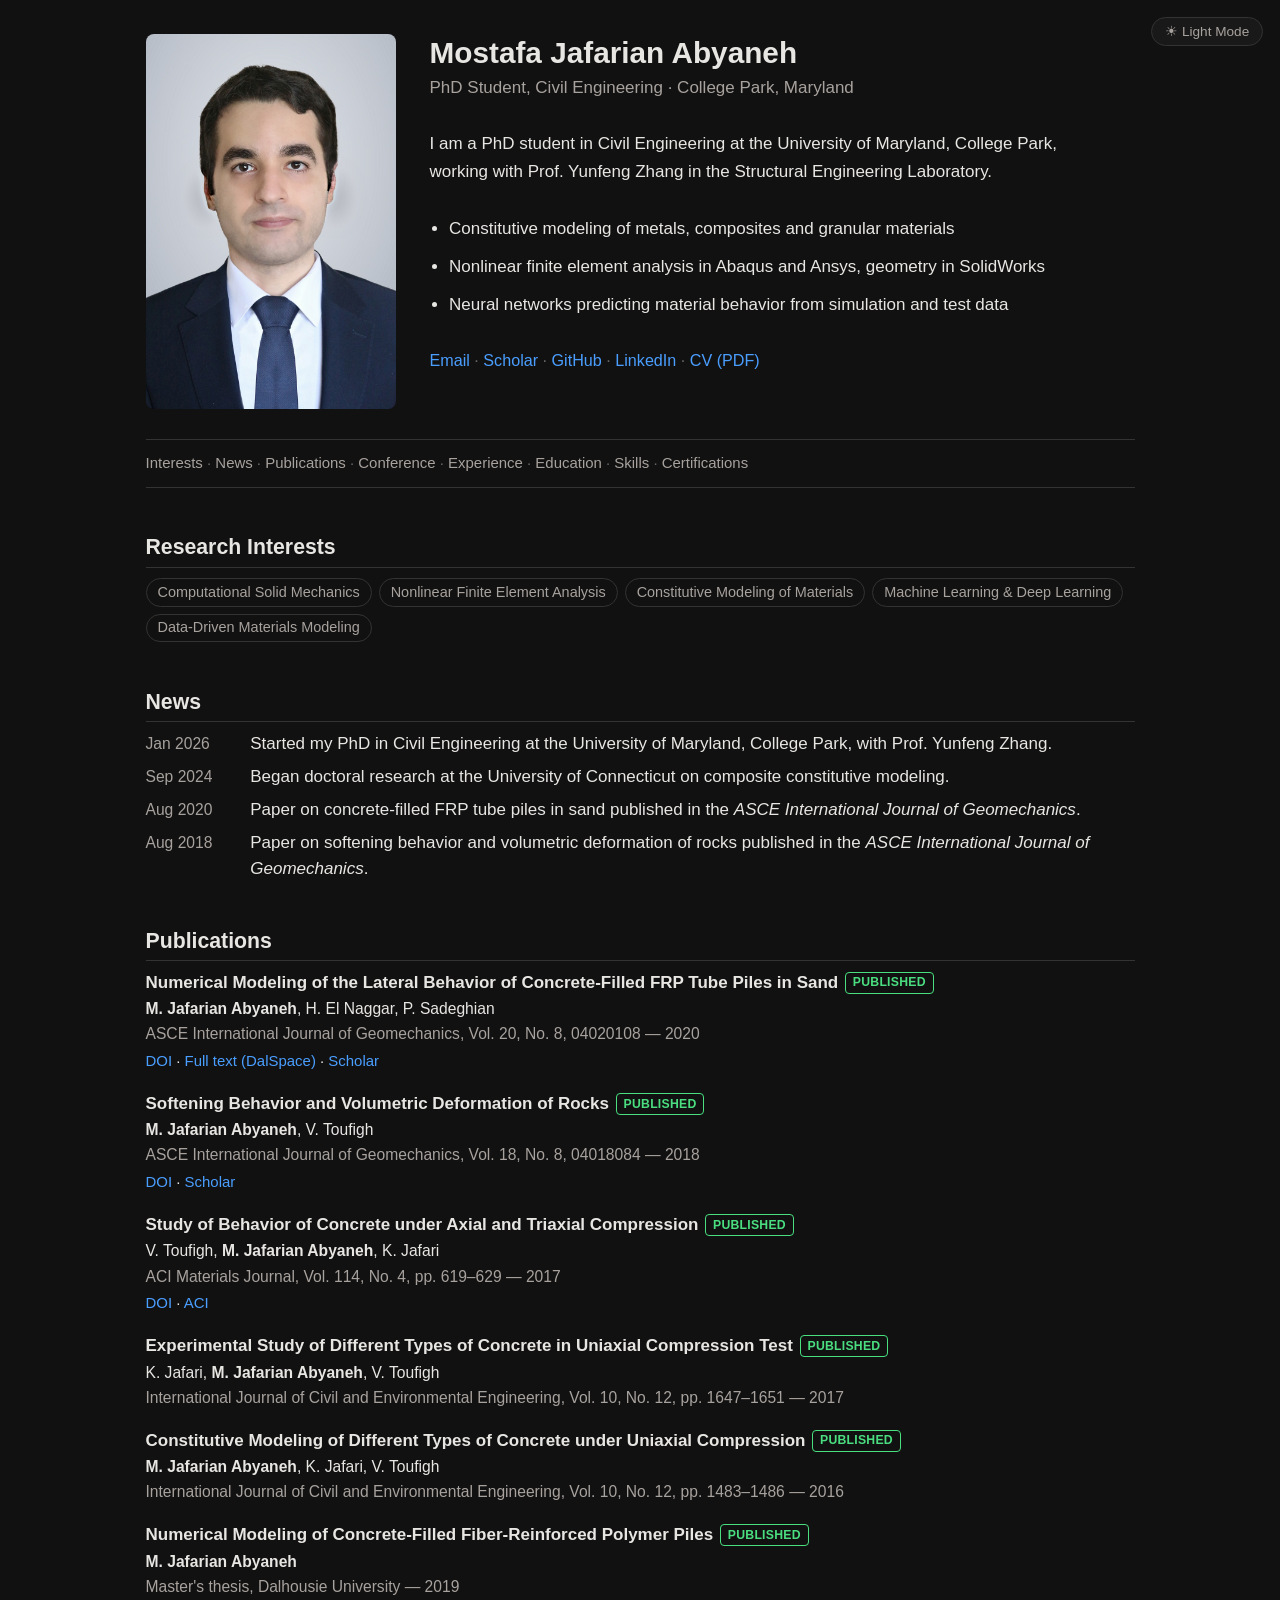
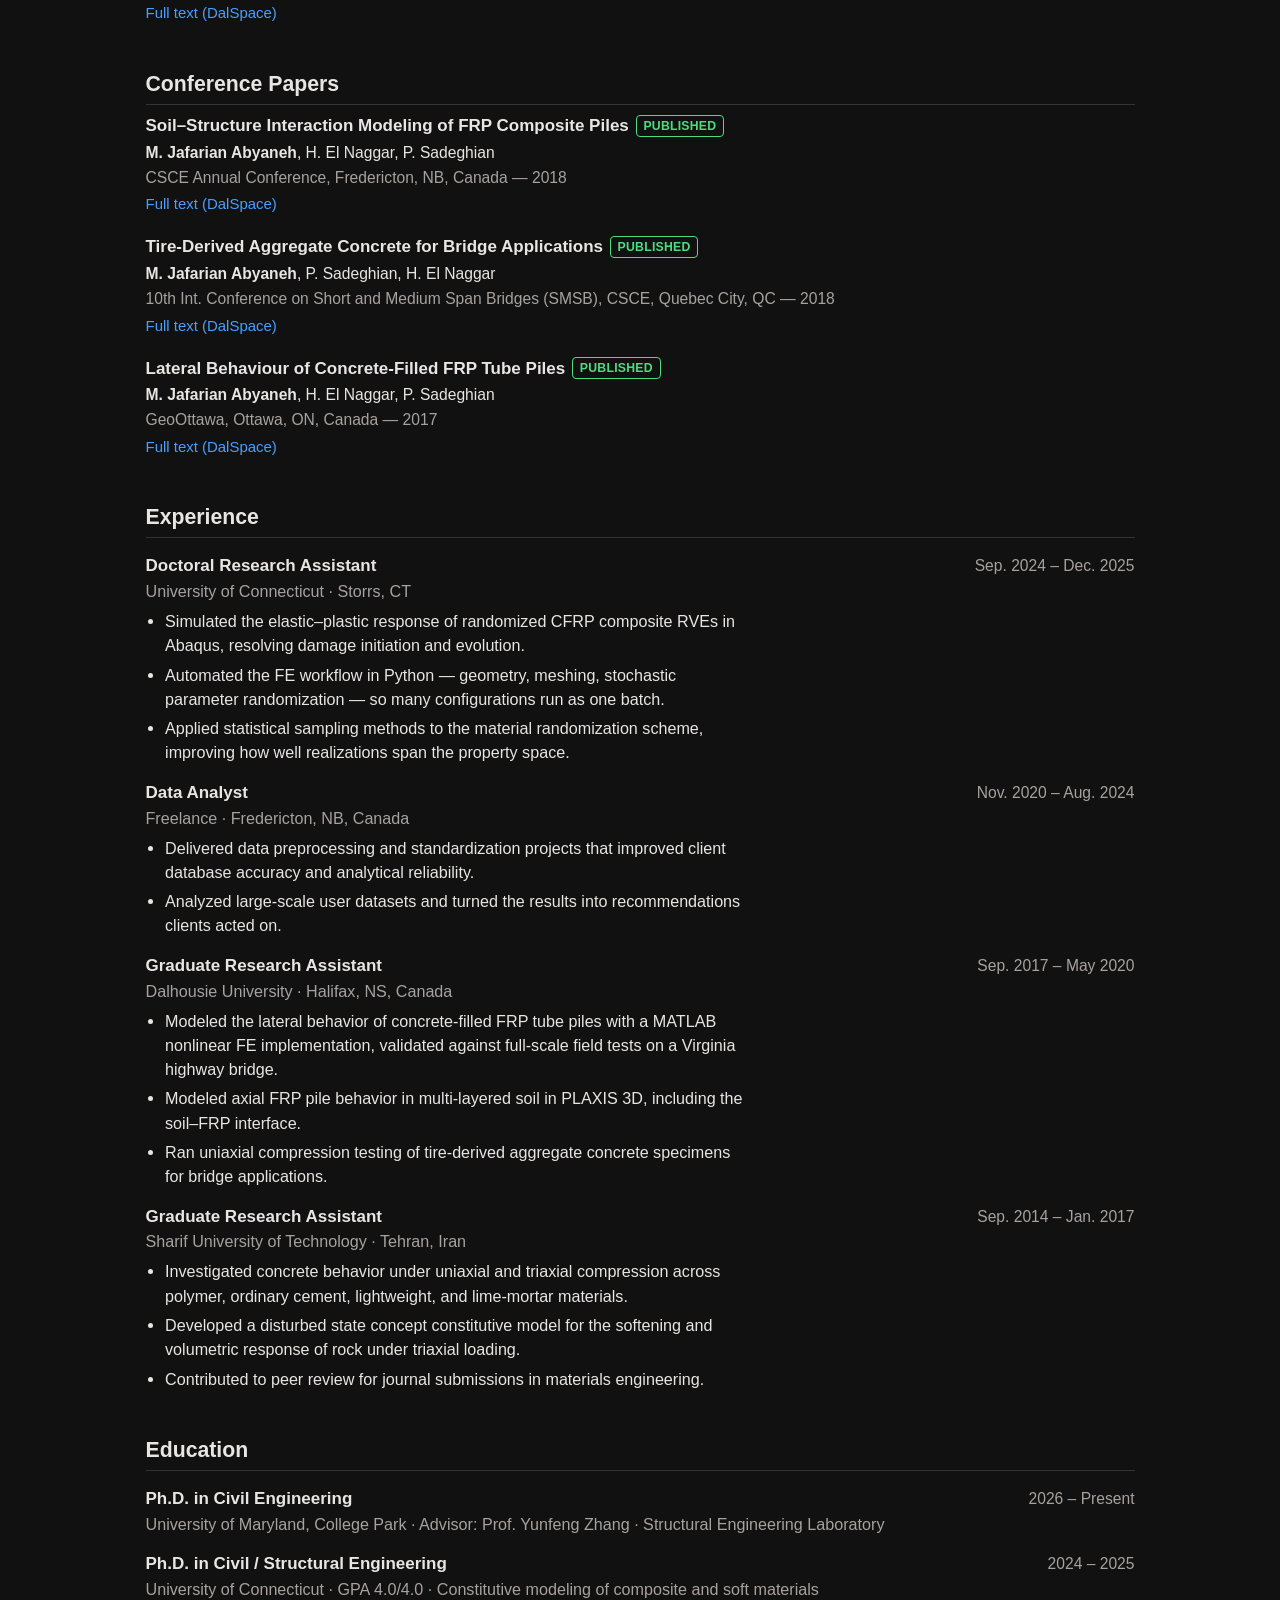
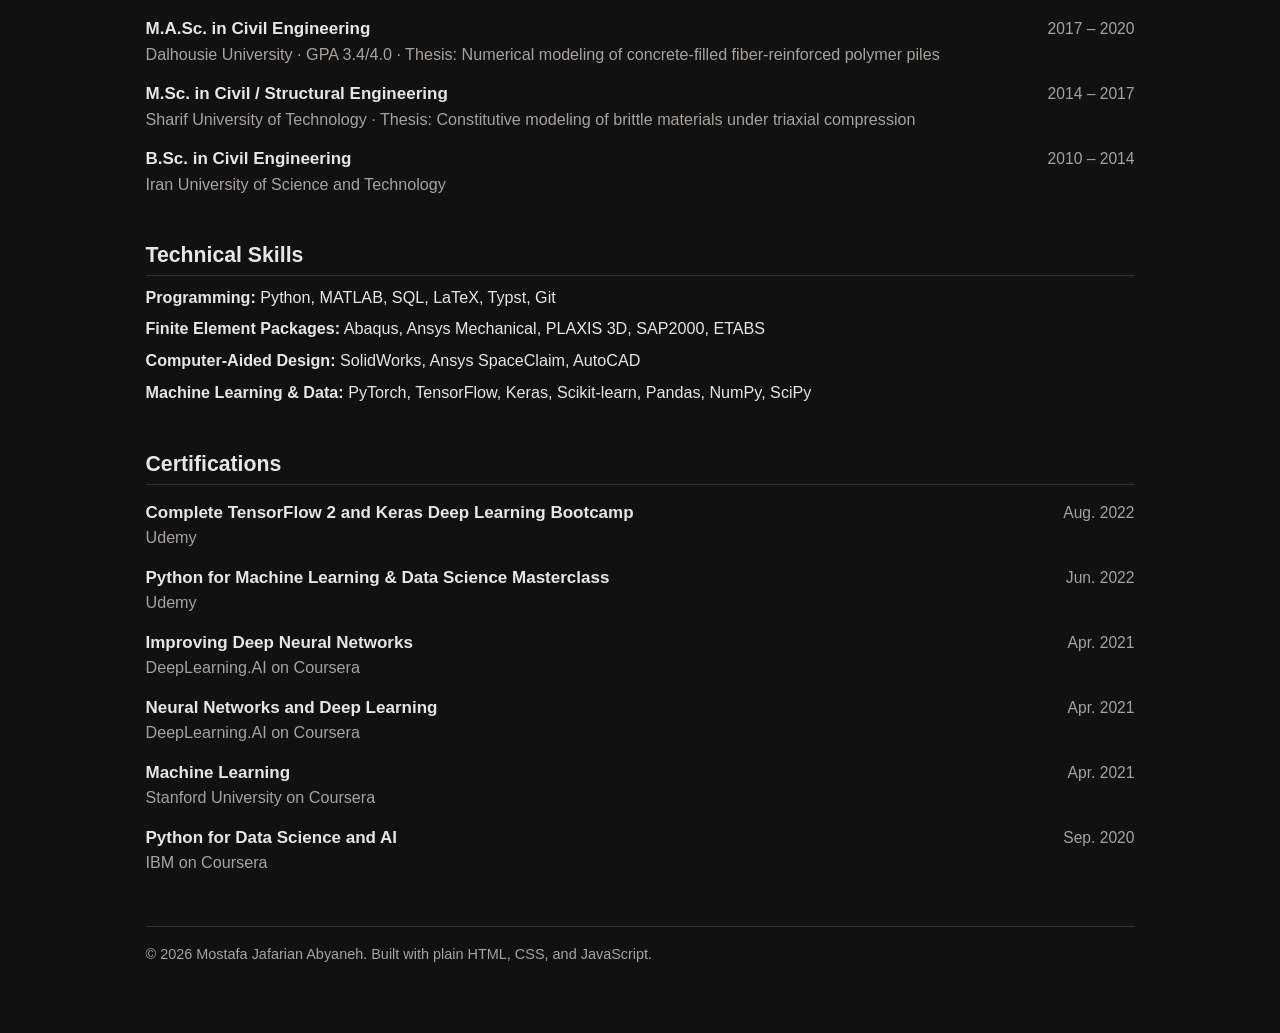
==== commit 1800f801: "Update site (2026-09-06)" ====
--- a/index.html
+++ b/index.html
@@ -81,7 +81,6 @@
     "Computational Solid Mechanics",
     "Nonlinear Finite Element Analysis",
     "Constitutive Modeling of Materials",
-    "Composite & Damage Mechanics",
     "Machine Learning & Deep Learning",
     "Data-Driven Materials Modeling"
   ],
@@ -127,7 +126,7 @@
       </div>
     </header>
 <nav class="sectionnav" aria-label="Sections"><a href="#interests">Interests</a><span class="sep"> &middot; </span><a href="#news">News</a><span class="sep"> &middot; </span><a href="#publications">Publications</a><span class="sep"> &middot; </span><a href="#conference">Conference</a><span class="sep"> &middot; </span><a href="#experience">Experience</a><span class="sep"> &middot; </span><a href="#education">Education</a><span class="sep"> &middot; </span><a href="#skills">Skills</a><span class="sep"> &middot; </span><a href="#certifications">Certifications</a></nav>
-<section id="interests"><h2>Research Interests</h2><div class="tags"><span class="tag">Computational Solid Mechanics</span><span class="tag">Nonlinear Finite Element Analysis</span><span class="tag">Constitutive Modeling of Materials</span><span class="tag">Composite &amp; Damage Mechanics</span><span class="tag">Machine Learning &amp; Deep Learning</span><span class="tag">Data-Driven Materials Modeling</span></div></section>
+<section id="interests"><h2>Research Interests</h2><div class="tags"><span class="tag">Computational Solid Mechanics</span><span class="tag">Nonlinear Finite Element Analysis</span><span class="tag">Constitutive Modeling of Materials</span><span class="tag">Machine Learning &amp; Deep Learning</span><span class="tag">Data-Driven Materials Modeling</span></div></section>
 <section id="news"><h2>News</h2><ul class="news"><li><span class="when">Jan 2026</span><span class="what">Started my PhD in Civil Engineering at the University of Maryland, College Park, with Prof. Yunfeng Zhang.</span></li><li><span class="when">Sep 2024</span><span class="what">Began doctoral research at the University of Connecticut on composite constitutive modeling.</span></li><li><span class="when">Aug 2020</span><span class="what">Paper on concrete-filled FRP tube piles in sand published in the <em>ASCE International Journal of Geomechanics</em>.</span></li><li><span class="when">Aug 2018</span><span class="what">Paper on softening behavior and volumetric deformation of rocks published in the <em>ASCE International Journal of Geomechanics</em>.</span></li></ul></section>
 <section id="publications"><h2>Publications</h2><ul class="pubs">
         <li>
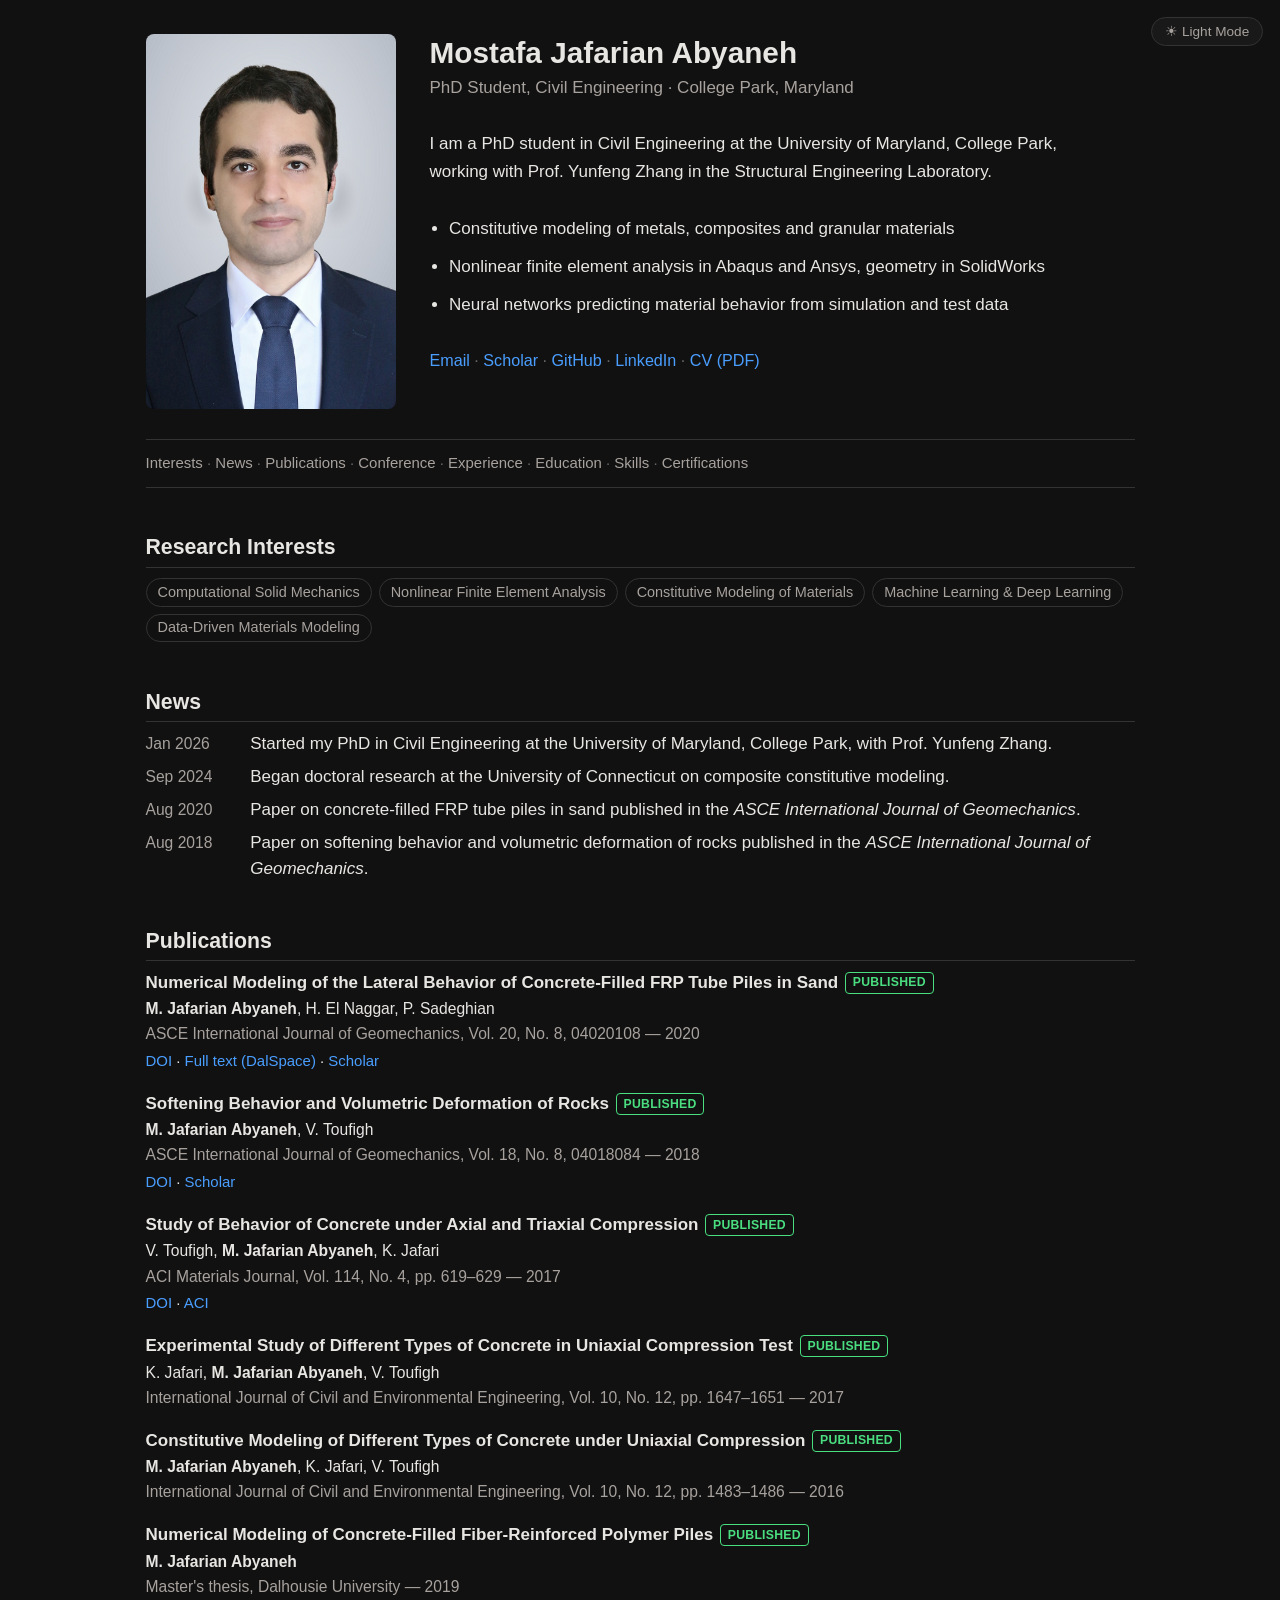
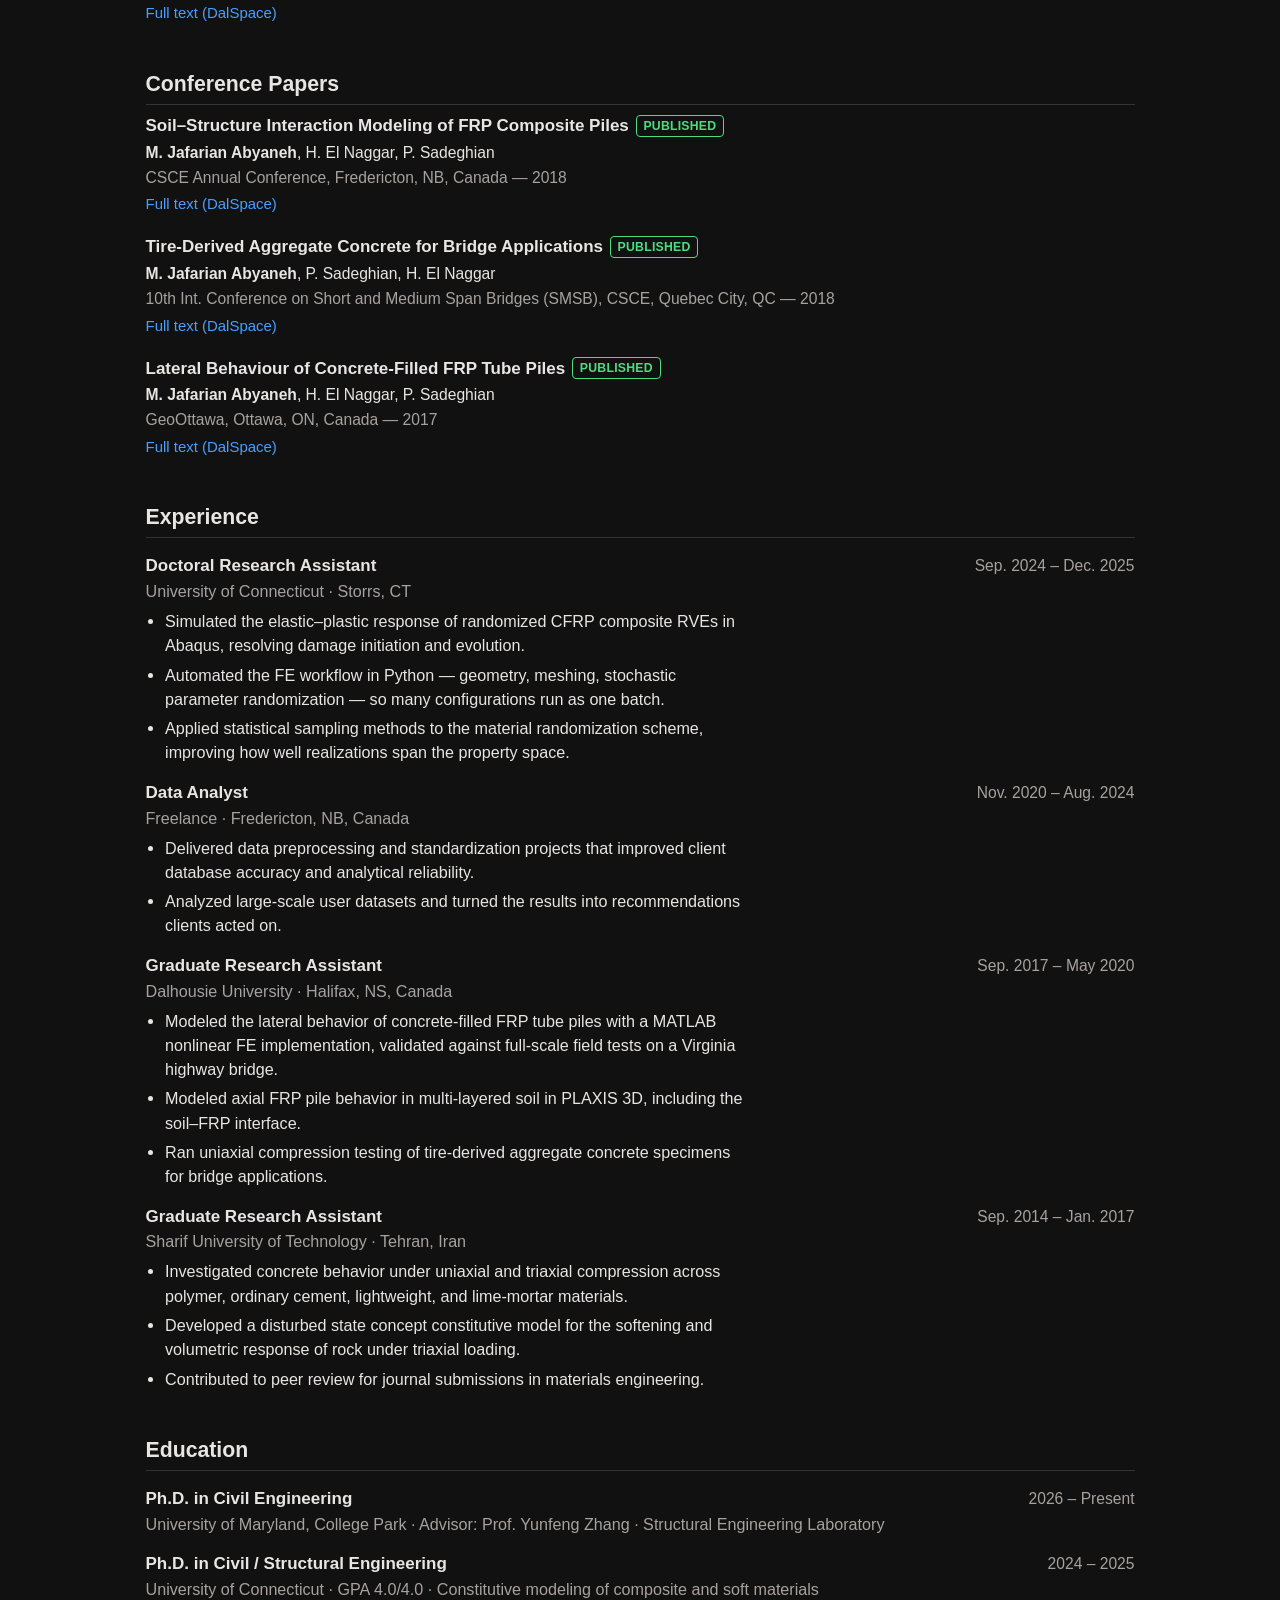
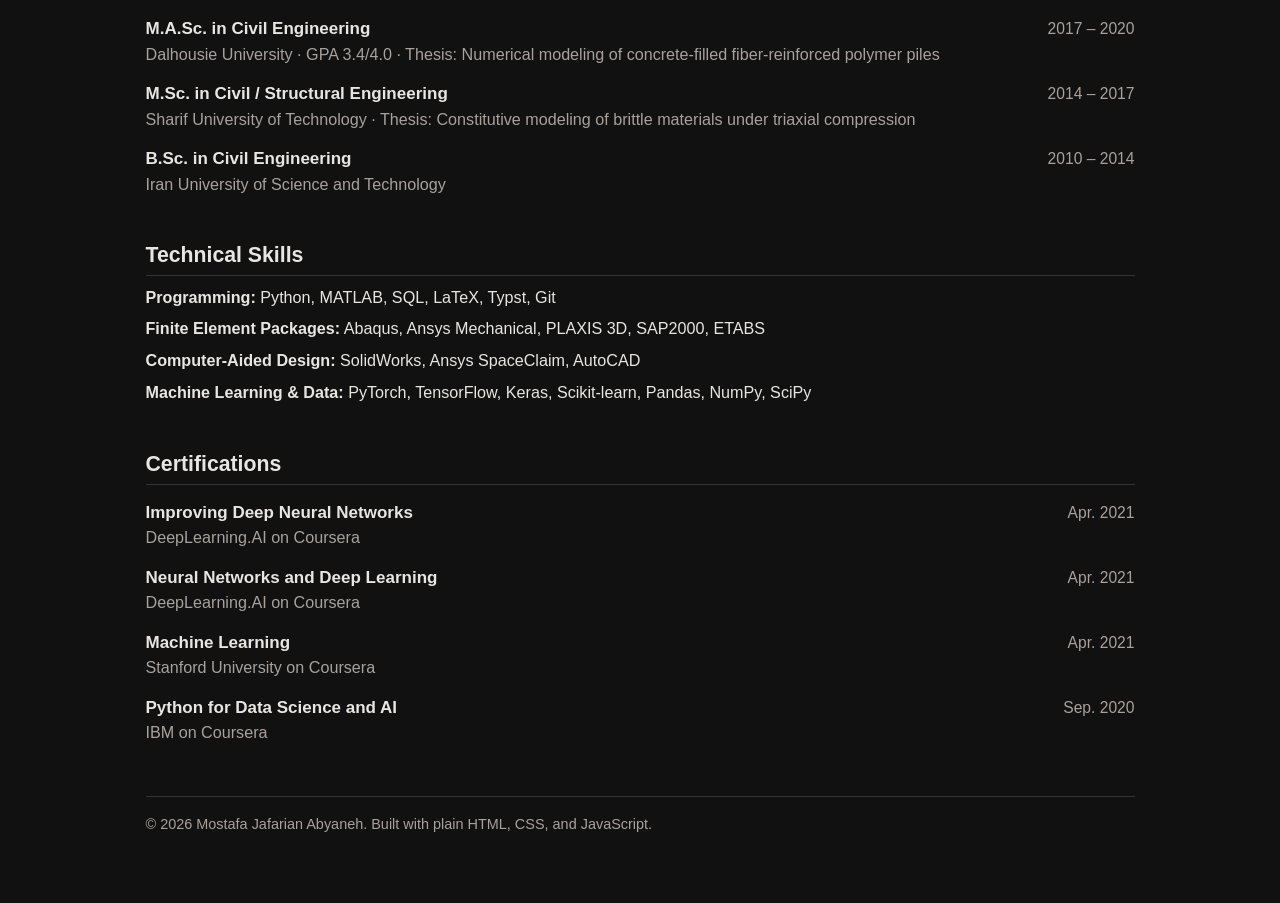
==== commit b7bf5c9a: "Update site (2026-09-06)" ====
--- a/index.html
+++ b/index.html
@@ -257,20 +257,6 @@
 <section id="certifications"><h2>Certifications</h2>
       <div class="entry">
         <div class="entry-head">
-          <span class="entry-role">Complete TensorFlow 2 and Keras Deep Learning Bootcamp</span>
-          <span class="entry-when">Aug. 2022</span>
-        </div>
-        <div class="entry-org">Udemy</div>
-      </div>
-      <div class="entry">
-        <div class="entry-head">
-          <span class="entry-role">Python for Machine Learning &amp; Data Science Masterclass</span>
-          <span class="entry-when">Jun. 2022</span>
-        </div>
-        <div class="entry-org">Udemy</div>
-      </div>
-      <div class="entry">
-        <div class="entry-head">
           <span class="entry-role">Improving Deep Neural Networks</span>
           <span class="entry-when">Apr. 2021</span>
         </div>
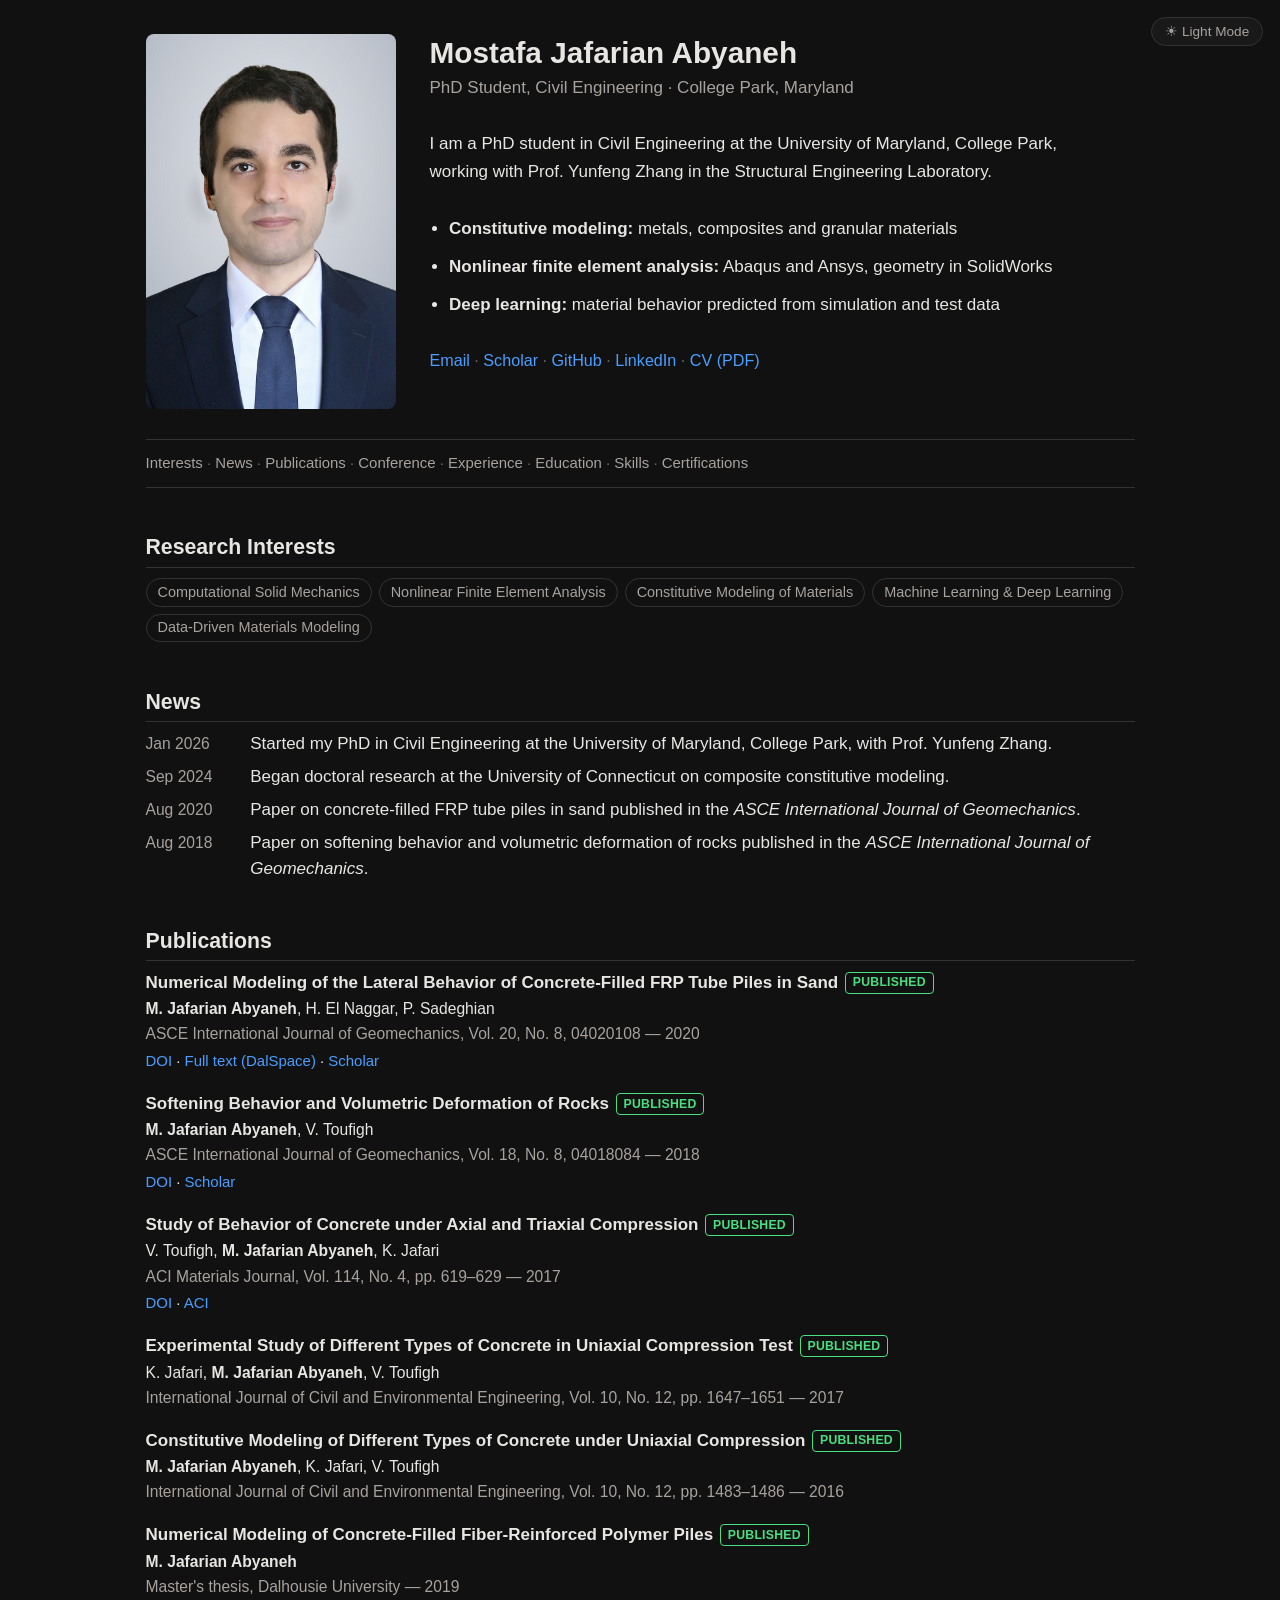
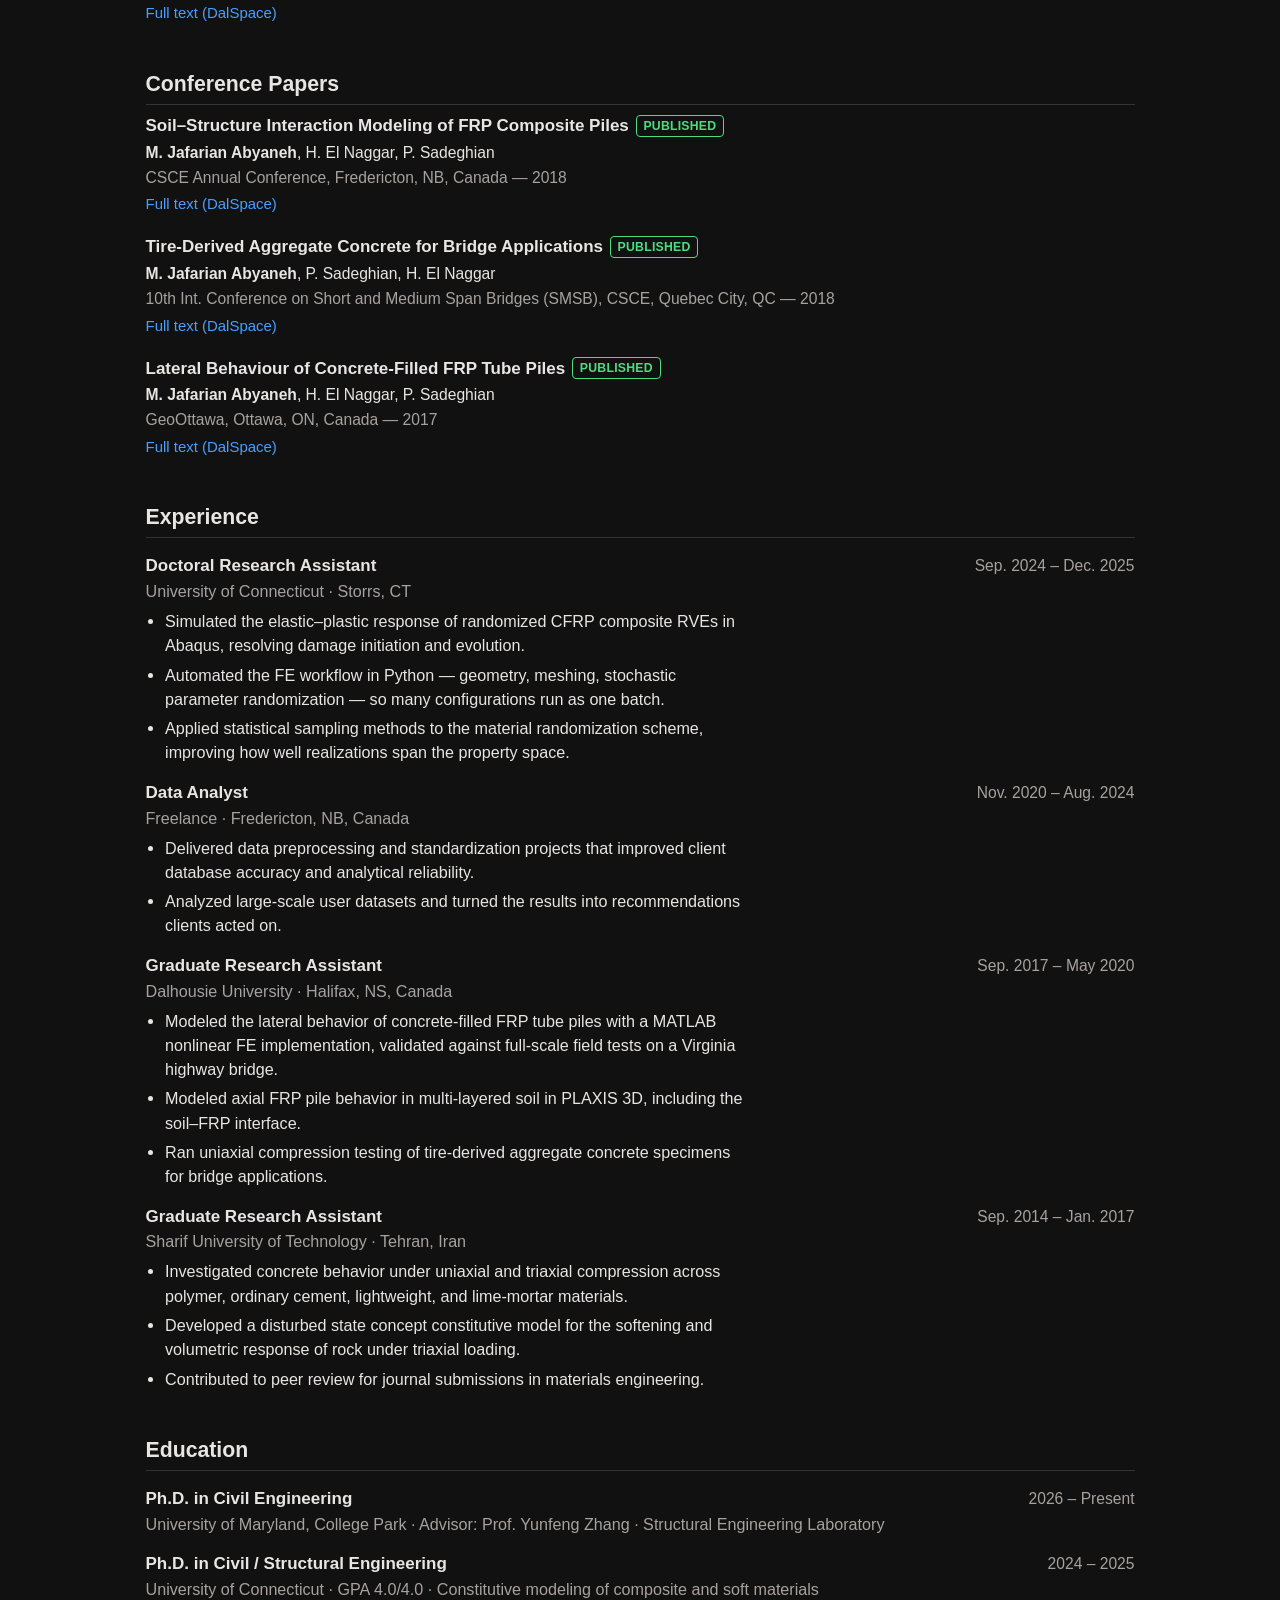
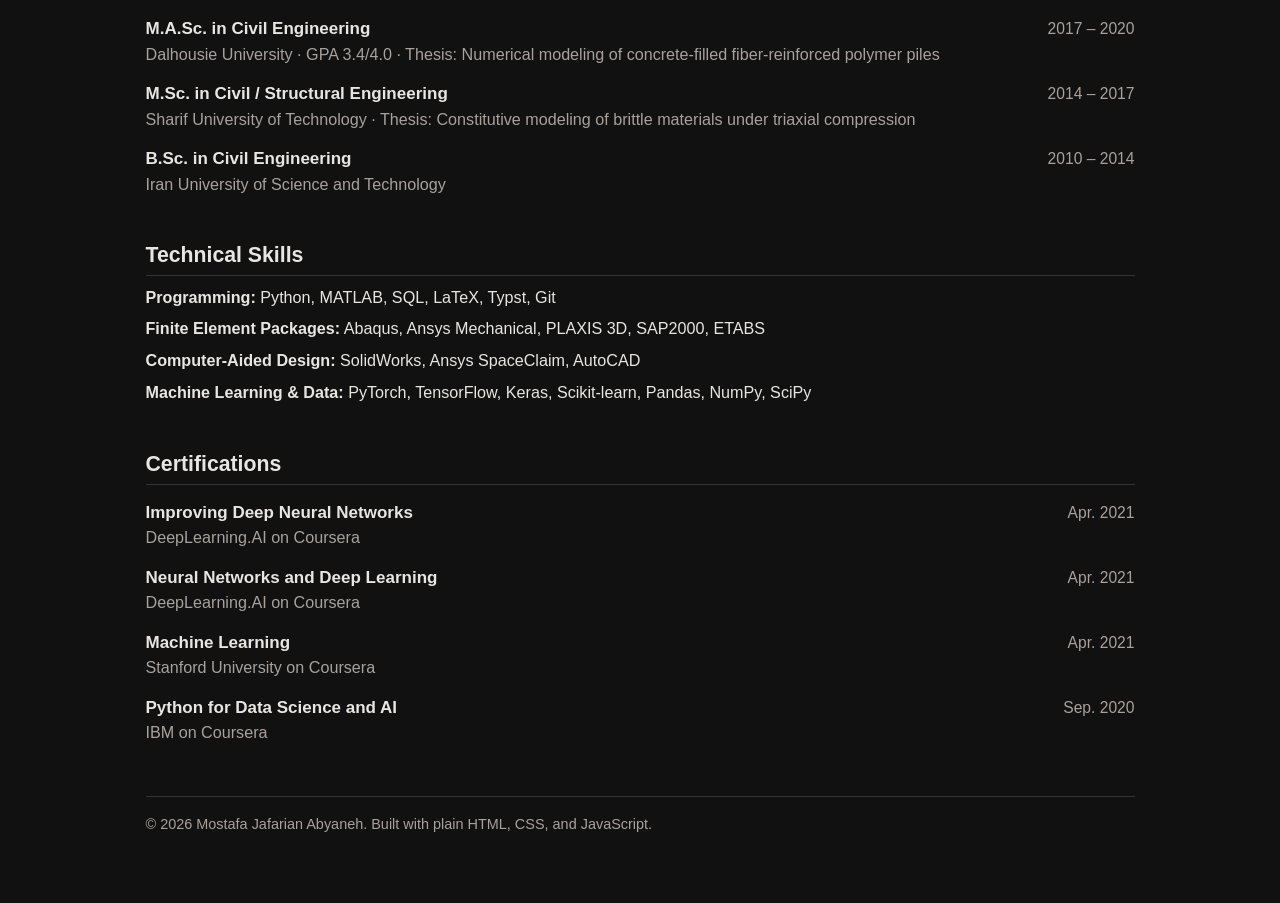
==== commit 37410750: "Update site (2026-09-06)" ====
--- a/index.html
+++ b/index.html
@@ -121,7 +121,7 @@
         Prof. Yunfeng Zhang
         in the Structural Engineering Laboratory.</p>
         
-        <ul class="lede-points"><li>Constitutive modeling of metals, composites and granular materials</li><li>Nonlinear finite element analysis in Abaqus and Ansys, geometry in SolidWorks</li><li>Neural networks predicting material behavior from simulation and test data</li></ul>
+        <ul class="lede-points"><li><strong>Constitutive modeling:</strong> metals, composites and granular materials</li><li><strong>Nonlinear finite element analysis:</strong> Abaqus and Ansys, geometry in SolidWorks</li><li><strong>Deep learning:</strong> material behavior predicted from simulation and test data</li></ul>
         <div class="linkrow"><a href="mailto:mjafaria@umd.edu">Email</a><span class="sep"> &middot; </span><a href="https://scholar.google.com/citations?user=bxRWCD4AAAAJ&hl=en" target="_blank" rel="noopener noreferrer">Scholar</a><span class="sep"> &middot; </span><a href="https://github.com/mostafa-aby" target="_blank" rel="noopener noreferrer">GitHub</a><span class="sep"> &middot; </span><a href="https://linkedin.com/in/mostafa-aby" target="_blank" rel="noopener noreferrer">LinkedIn</a><span class="sep"> &middot; </span><a href="assets/cv.pdf" target="_blank" rel="noopener noreferrer">CV (PDF)</a></div>
       </div>
     </header>
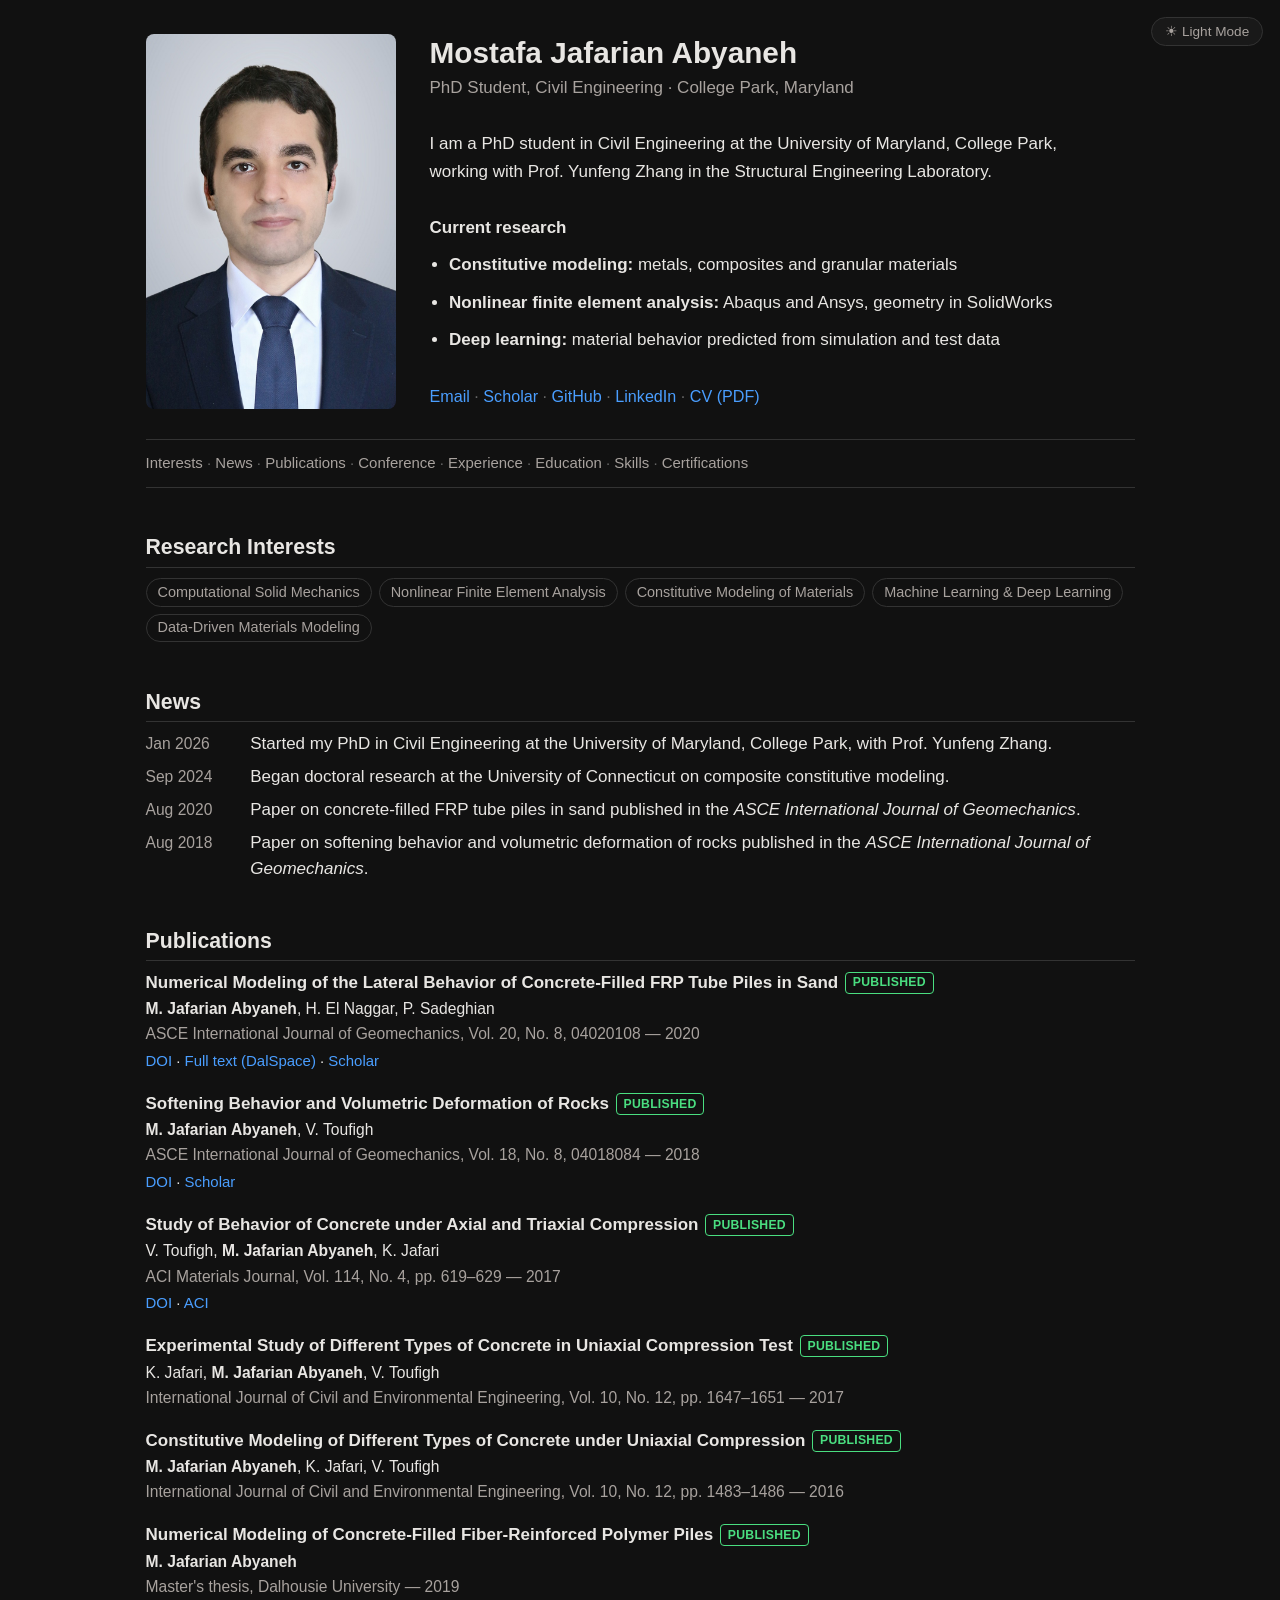
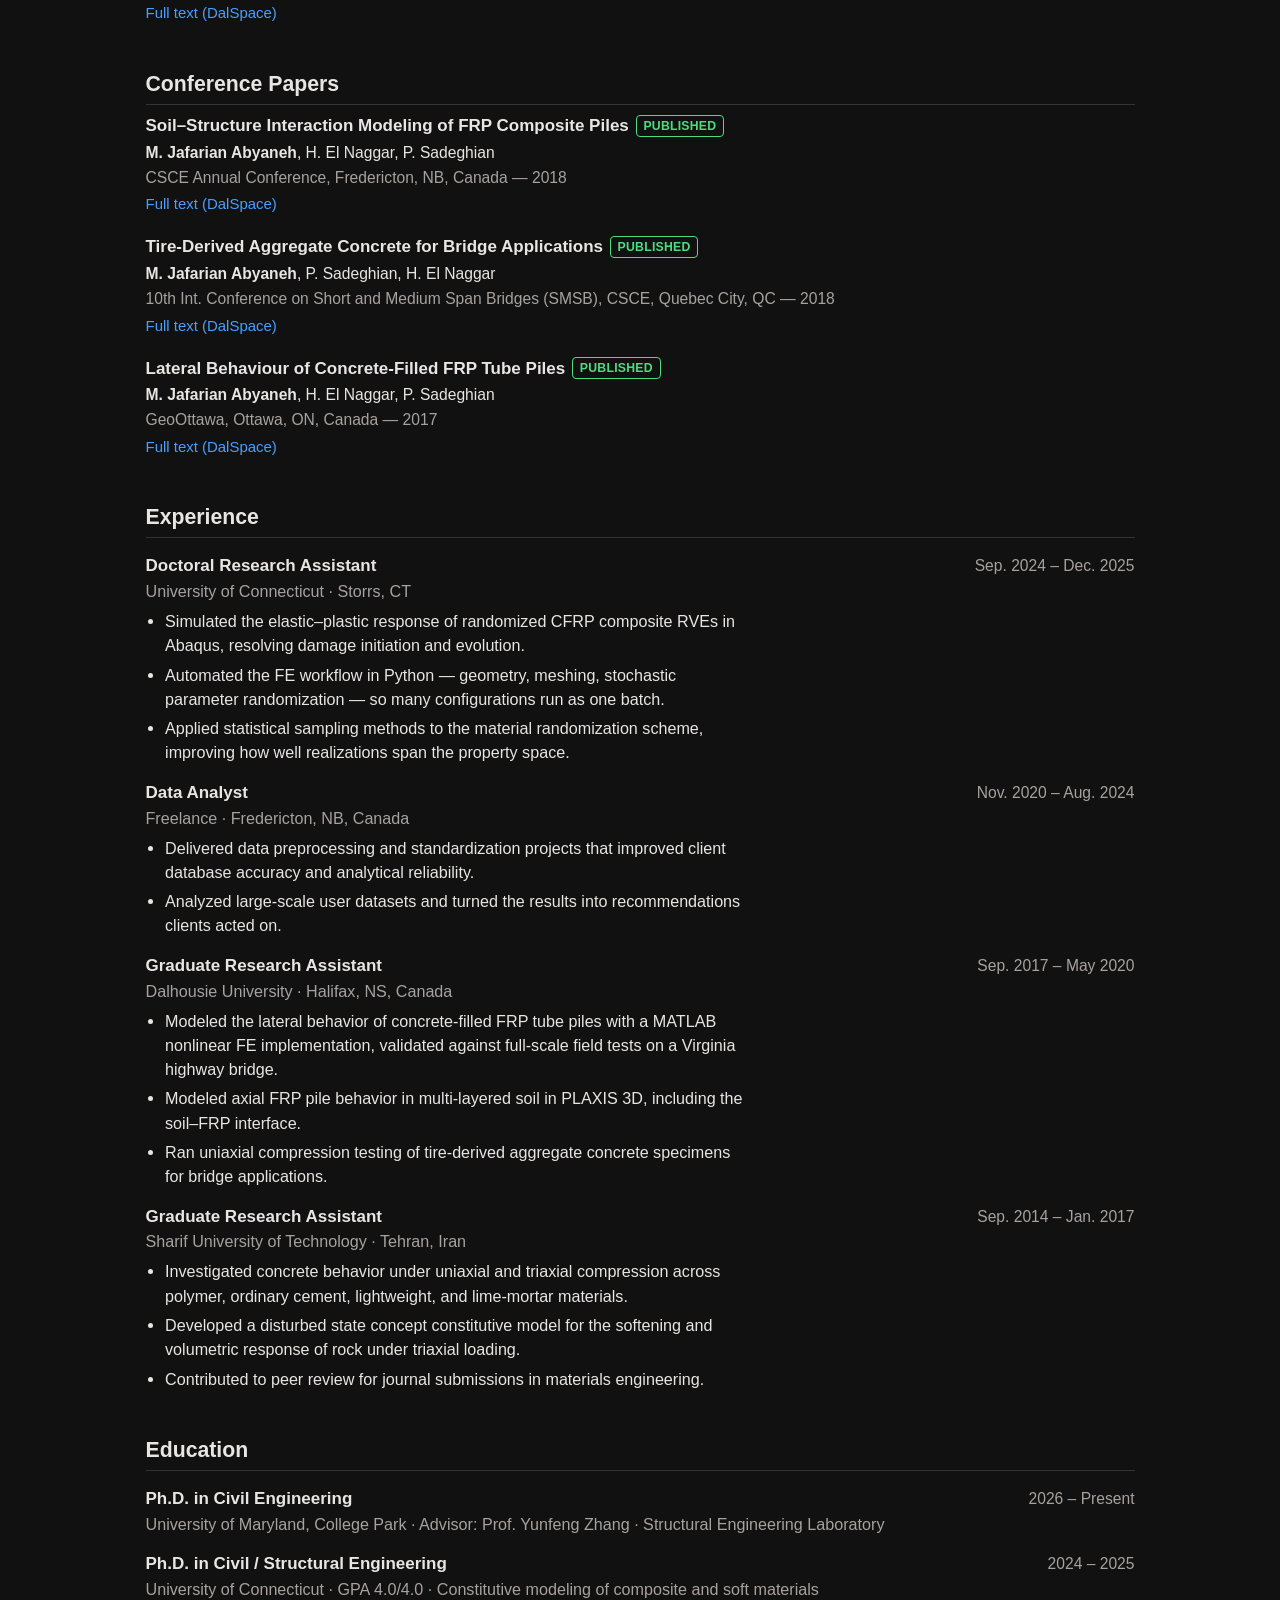
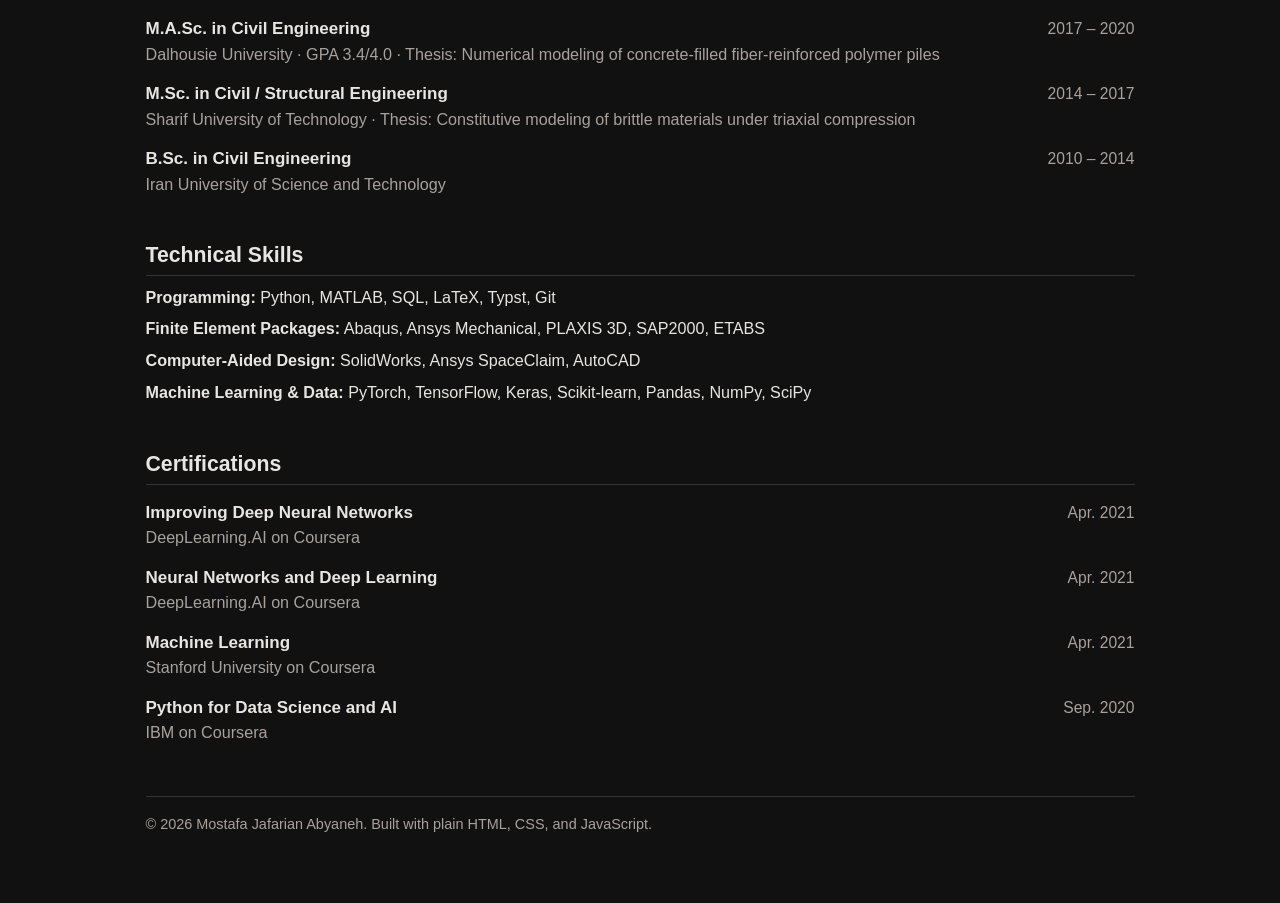
==== commit 2eb1ee57: "Update site (2026-09-06)" ====
--- a/index.html
+++ b/index.html
@@ -32,7 +32,7 @@
     <link rel="icon" href="/favicon.svg" type="image/svg+xml" />
     <link rel="icon" href="/favicon.ico" sizes="32x32" />
     <link rel="apple-touch-icon" href="/apple-touch-icon.png" />
-    <link rel="stylesheet" href="assets/style.css?v=2527da71" />
+    <link rel="stylesheet" href="assets/style.css?v=fbc4252d" />
 
     <script type="application/ld+json">
 {
@@ -121,6 +121,7 @@
         Prof. Yunfeng Zhang
         in the Structural Engineering Laboratory.</p>
         
+        <div class="lede-title">Current research</div>
         <ul class="lede-points"><li><strong>Constitutive modeling:</strong> metals, composites and granular materials</li><li><strong>Nonlinear finite element analysis:</strong> Abaqus and Ansys, geometry in SolidWorks</li><li><strong>Deep learning:</strong> material behavior predicted from simulation and test data</li></ul>
         <div class="linkrow"><a href="mailto:mjafaria@umd.edu">Email</a><span class="sep"> &middot; </span><a href="https://scholar.google.com/citations?user=bxRWCD4AAAAJ&hl=en" target="_blank" rel="noopener noreferrer">Scholar</a><span class="sep"> &middot; </span><a href="https://github.com/mostafa-aby" target="_blank" rel="noopener noreferrer">GitHub</a><span class="sep"> &middot; </span><a href="https://linkedin.com/in/mostafa-aby" target="_blank" rel="noopener noreferrer">LinkedIn</a><span class="sep"> &middot; </span><a href="assets/cv.pdf" target="_blank" rel="noopener noreferrer">CV (PDF)</a></div>
       </div>
--- a/assets/style.css
+++ b/assets/style.css
@@ -144,6 +144,16 @@
 /* The masthead bullets take the same measure and the same leading as the prose
    above them. Tightening a list because "it is only bullets" is how the top of
    a page turns back into the wall the paragraph rule above just prevented. */
+/* A title belongs to what follows it. So: the full 1.75rem gap ABOVE, separating
+   it from the bio, and a small one BELOW, binding it to its own bullets. Equal
+   gaps on both sides would leave it floating between two blocks, claimed by
+   neither. The rule below removes the list's own top margin so this holds. */
+header.masthead .identity .lede-title {
+  margin: 1.75rem 0 .55rem;
+  font-weight: 600;
+}
+header.masthead .identity .lede-title + ul.lede-points { margin-top: 0; }
+
 header.masthead .identity ul.lede-points {
   max-width: 38rem;
   margin: 1.75rem 0;
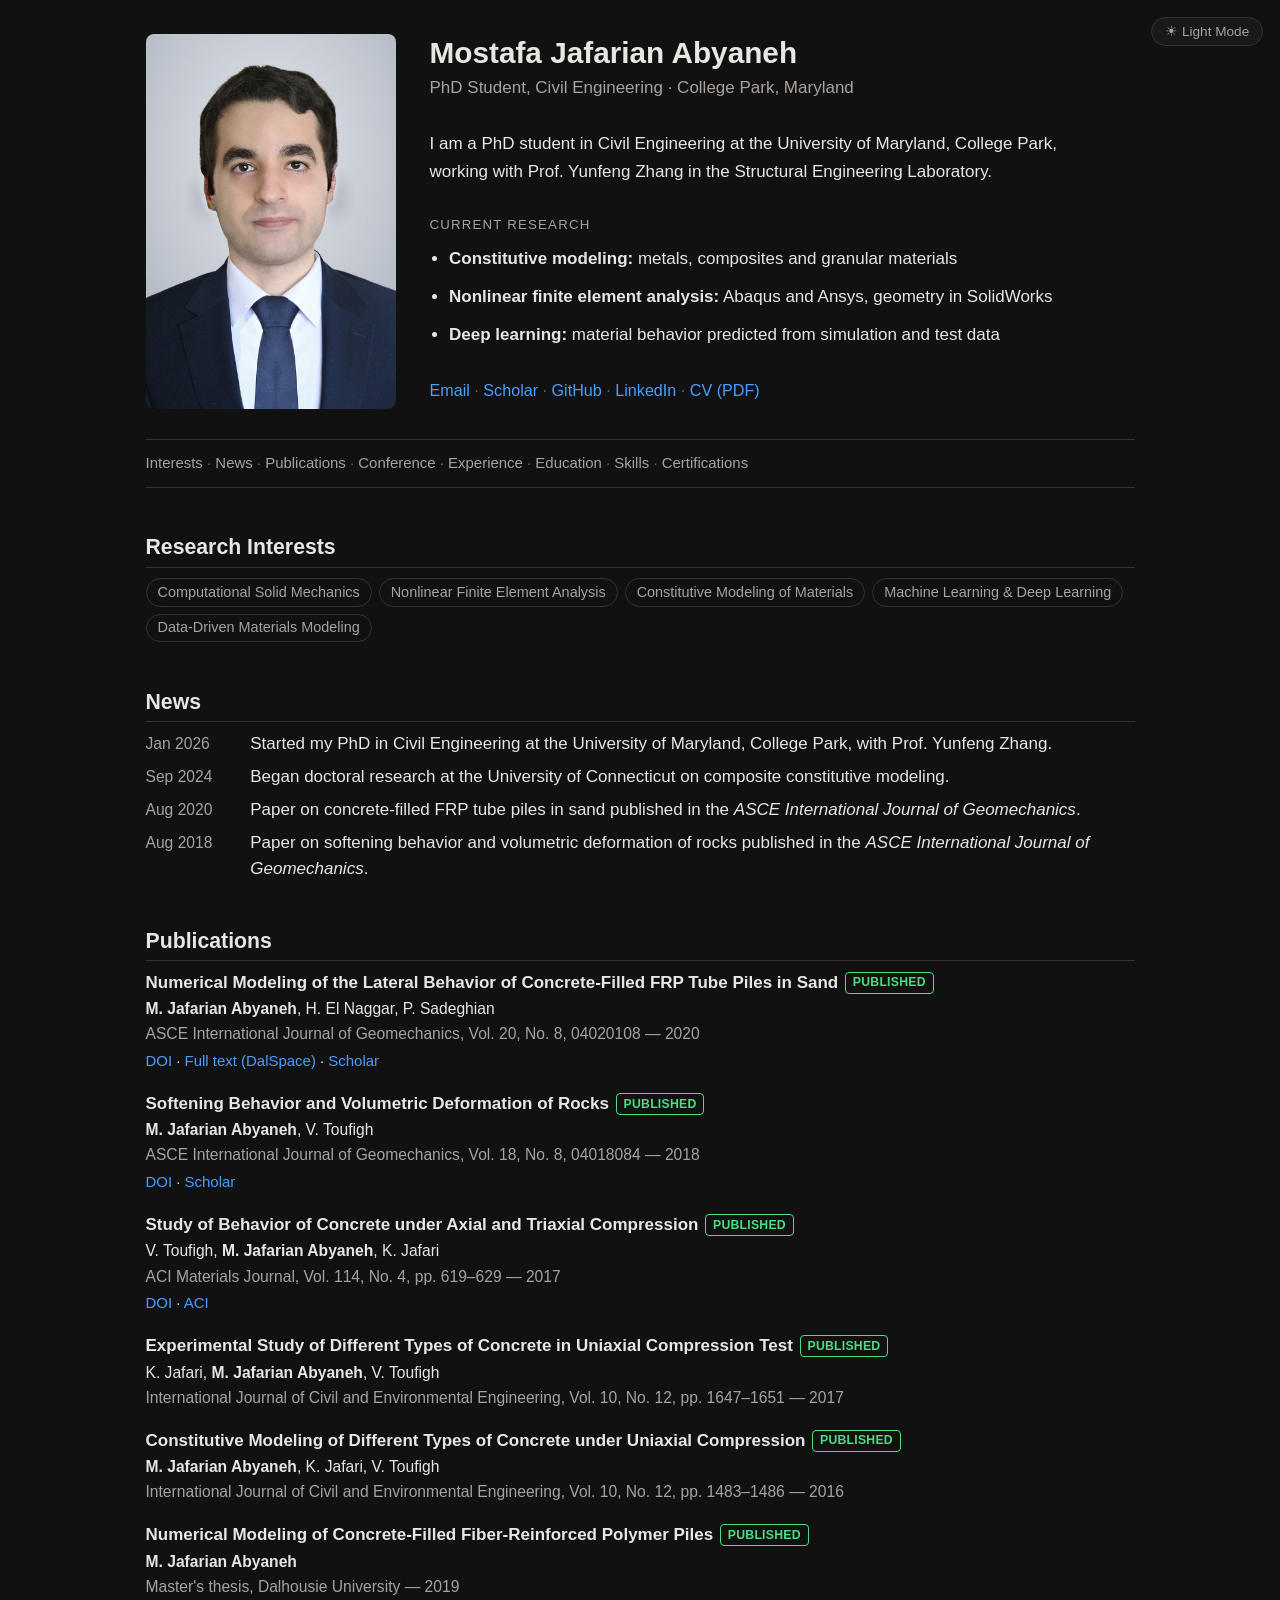
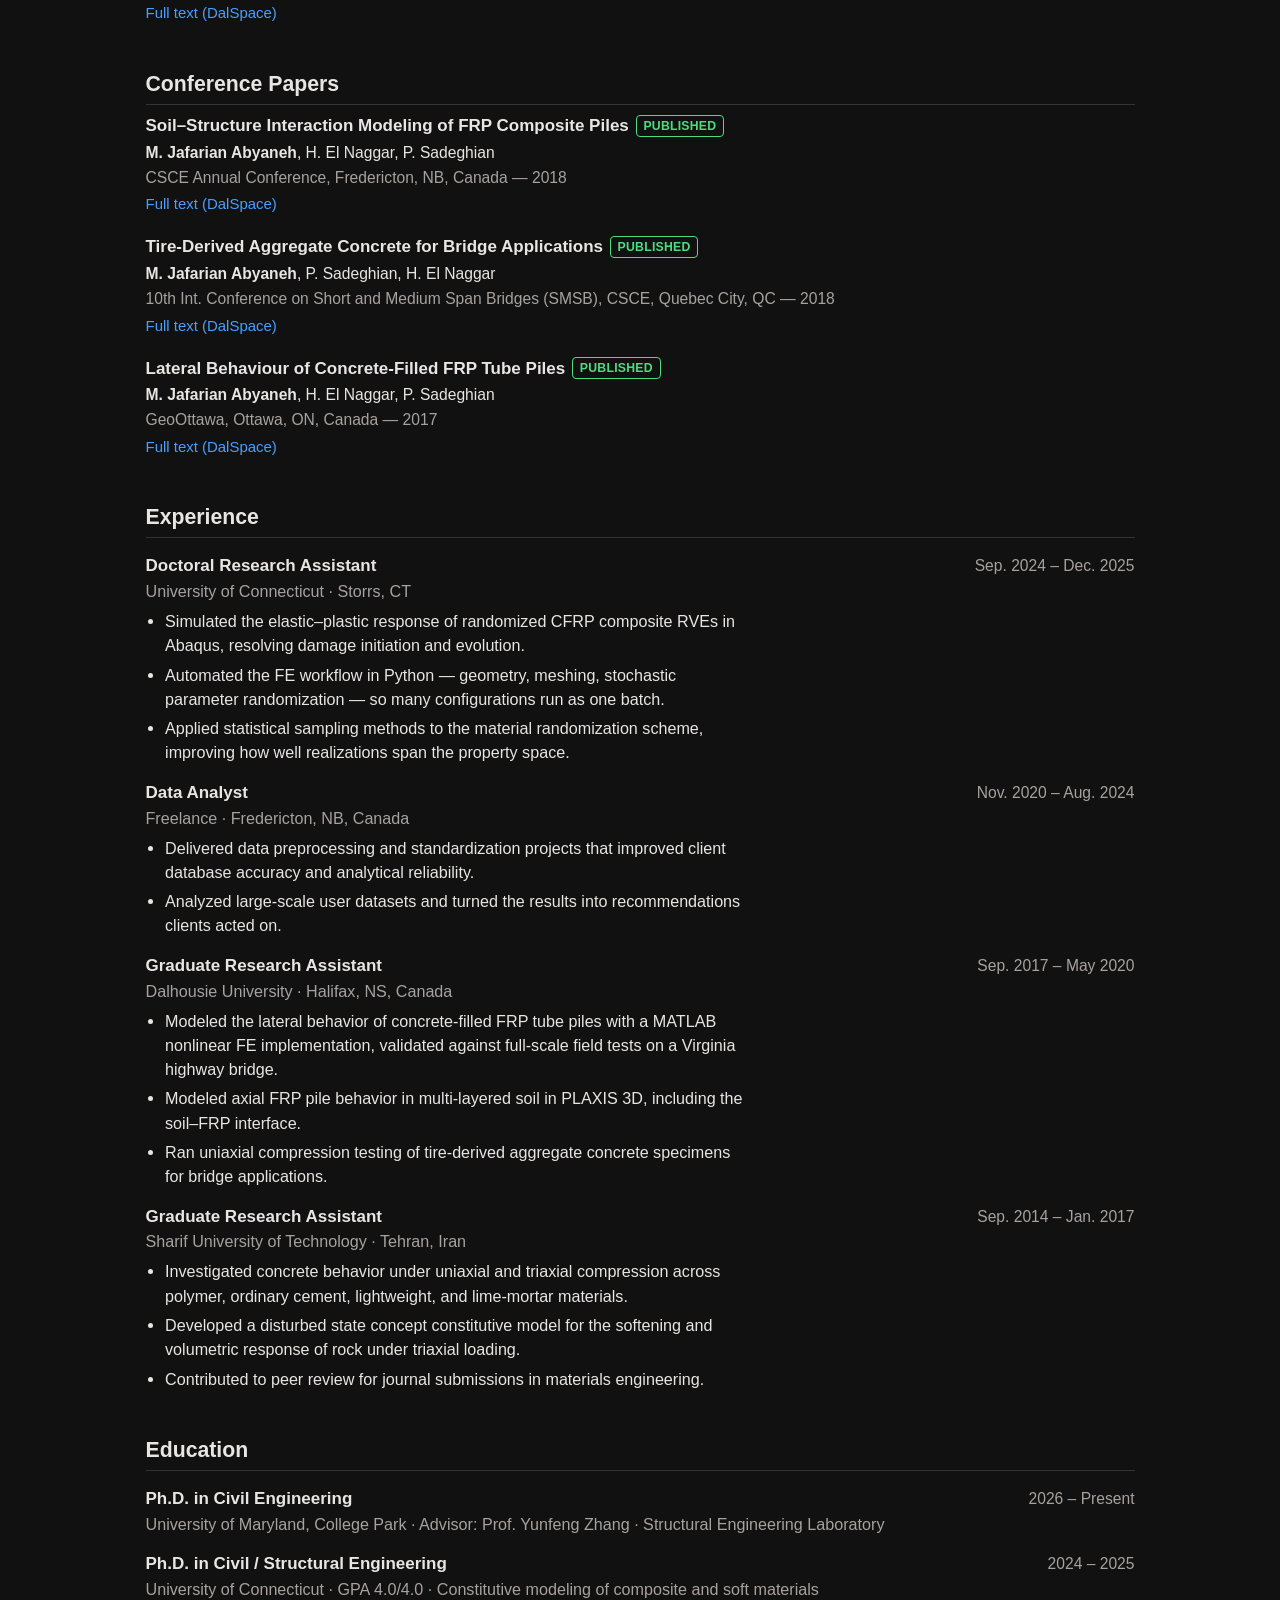
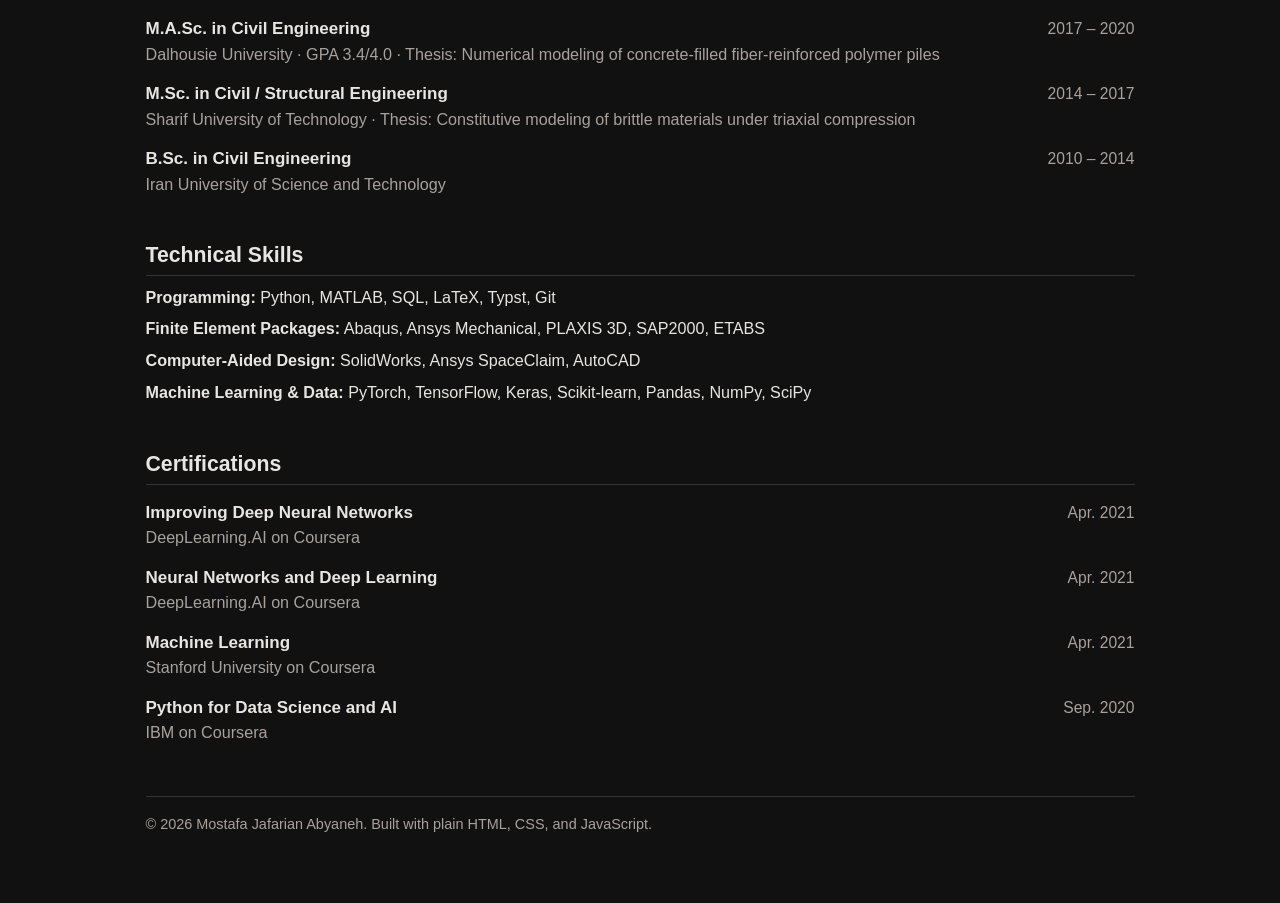
==== commit 328a52e3: "Update site (2026-09-06)" ====
--- a/index.html
+++ b/index.html
@@ -32,7 +32,7 @@
     <link rel="icon" href="/favicon.svg" type="image/svg+xml" />
     <link rel="icon" href="/favicon.ico" sizes="32x32" />
     <link rel="apple-touch-icon" href="/apple-touch-icon.png" />
-    <link rel="stylesheet" href="assets/style.css?v=fbc4252d" />
+    <link rel="stylesheet" href="assets/style.css?v=3aa1cfcb" />
 
     <script type="application/ld+json">
 {
--- a/assets/style.css
+++ b/assets/style.css
@@ -148,9 +148,18 @@
    it from the bio, and a small one BELOW, binding it to its own bullets. Equal
    gaps on both sides would leave it floating between two blocks, claimed by
    neither. The rule below removes the list's own top margin so this holds. */
+/* Deliberately NOT bold. The three bullets below open with bold labels, and a
+   bold heading over bold labels is four bold things with no hierarchy — the eye
+   cannot tell the header from its contents. So this is set apart by KIND, not
+   weight: muted, smaller, letter-spaced caps. If the labels ever lose their
+   bold, this can take it back. */
 header.masthead .identity .lede-title {
   margin: 1.75rem 0 .55rem;
-  font-weight: 600;
+  font-weight: 400;
+  font-size: .78rem;
+  letter-spacing: .09em;
+  text-transform: uppercase;
+  color: var(--muted);
 }
 header.masthead .identity .lede-title + ul.lede-points { margin-top: 0; }
 
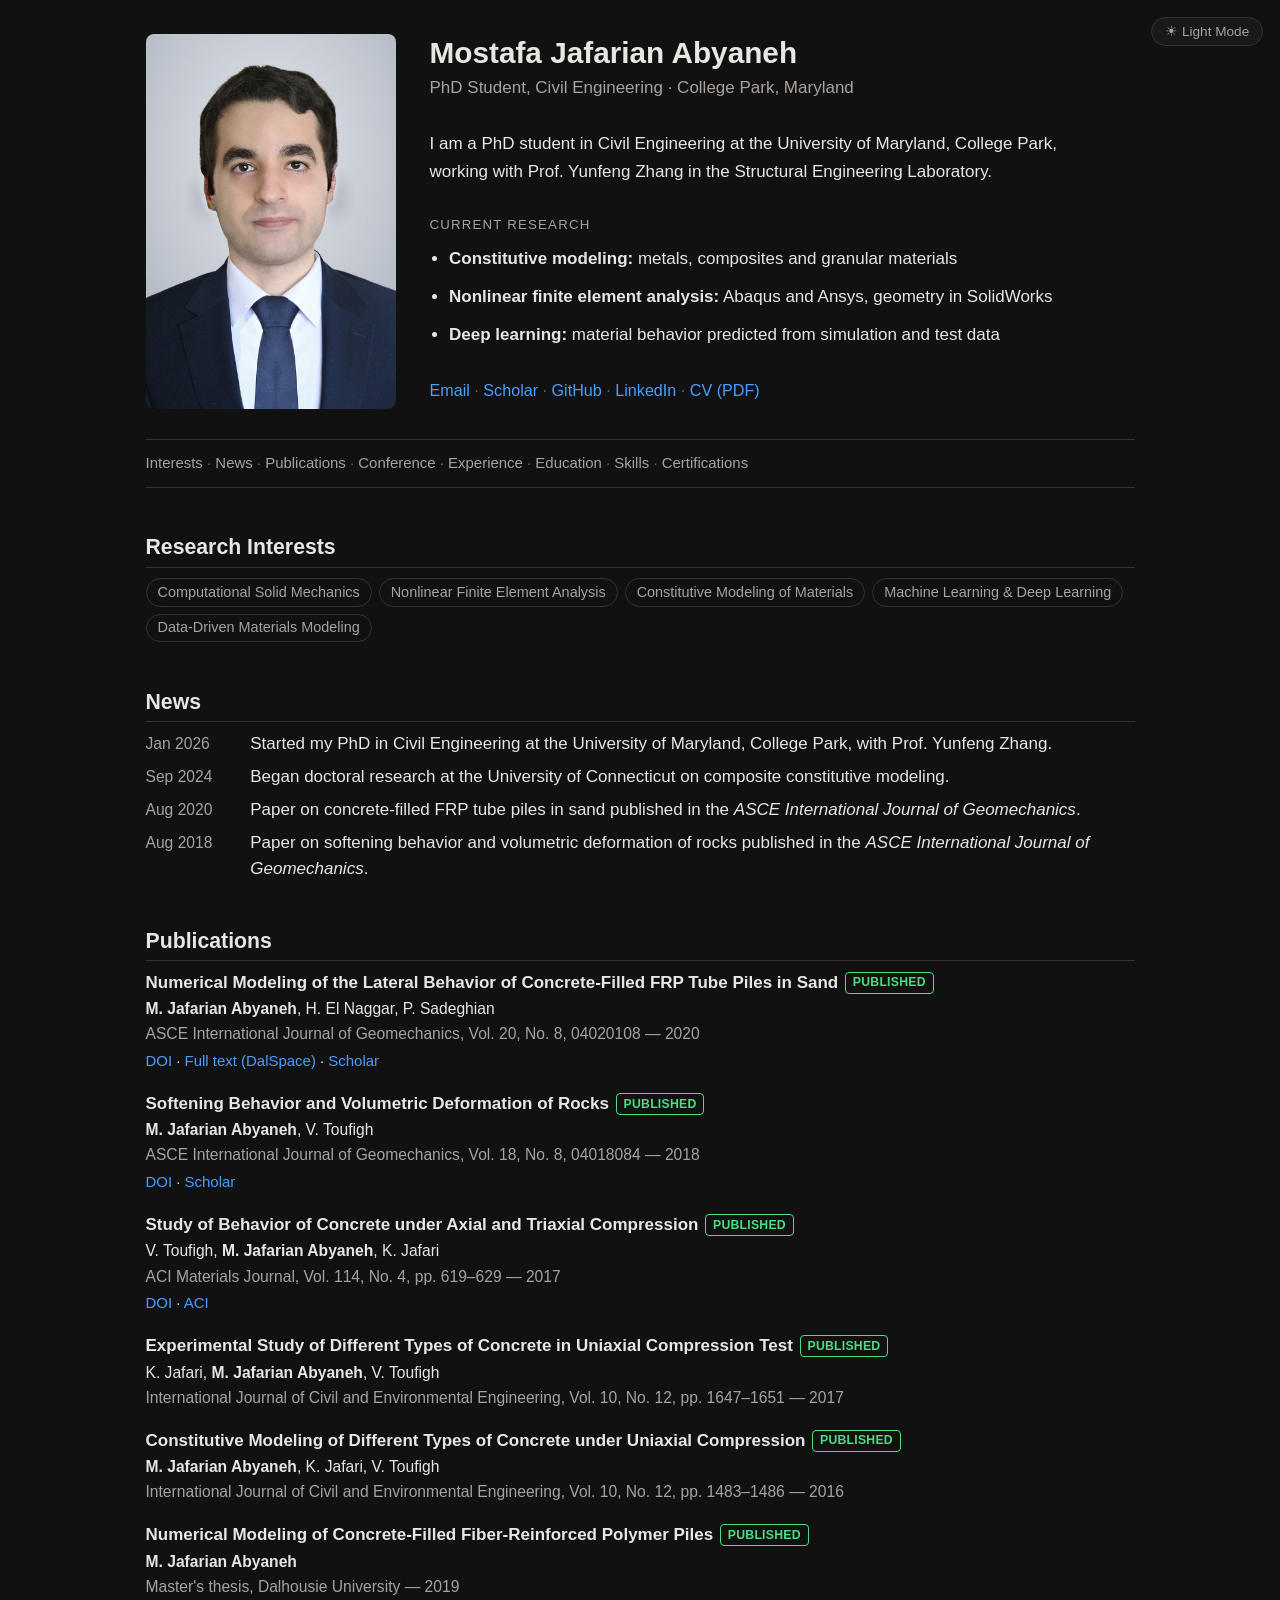
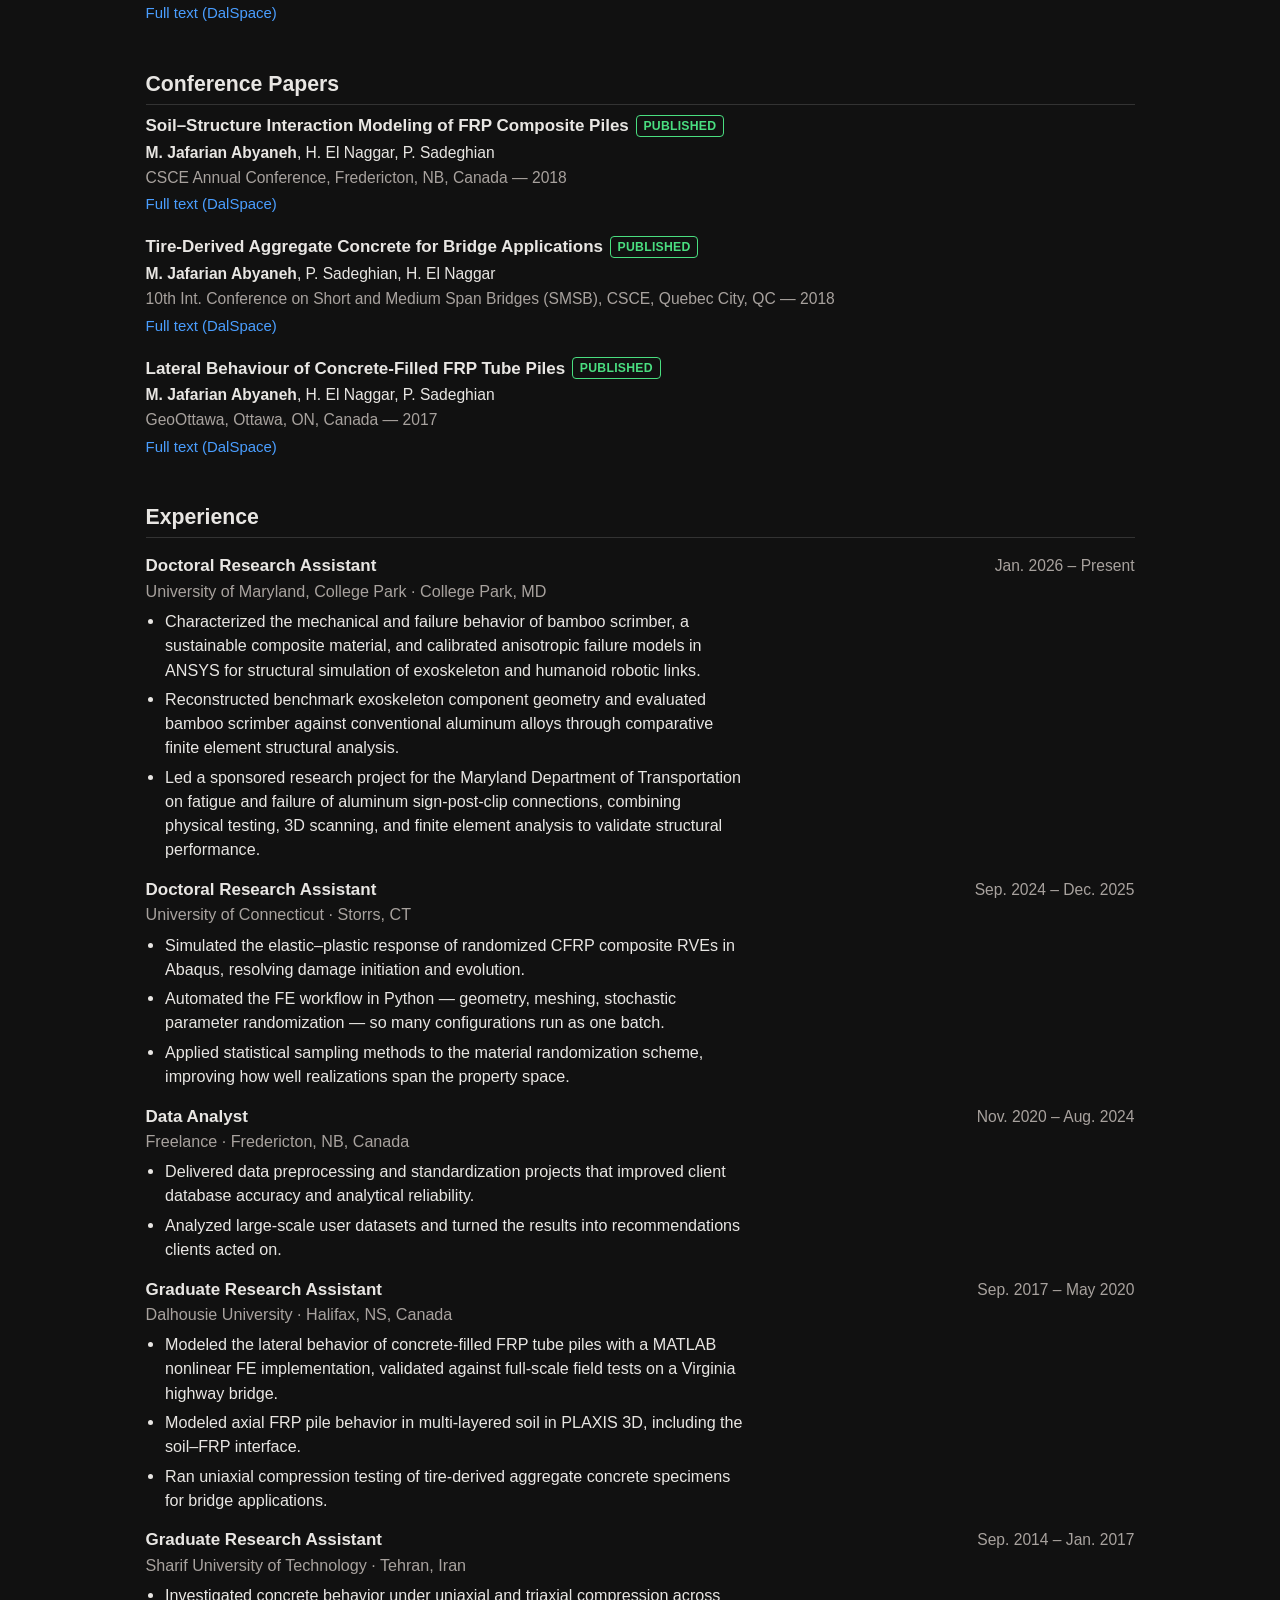
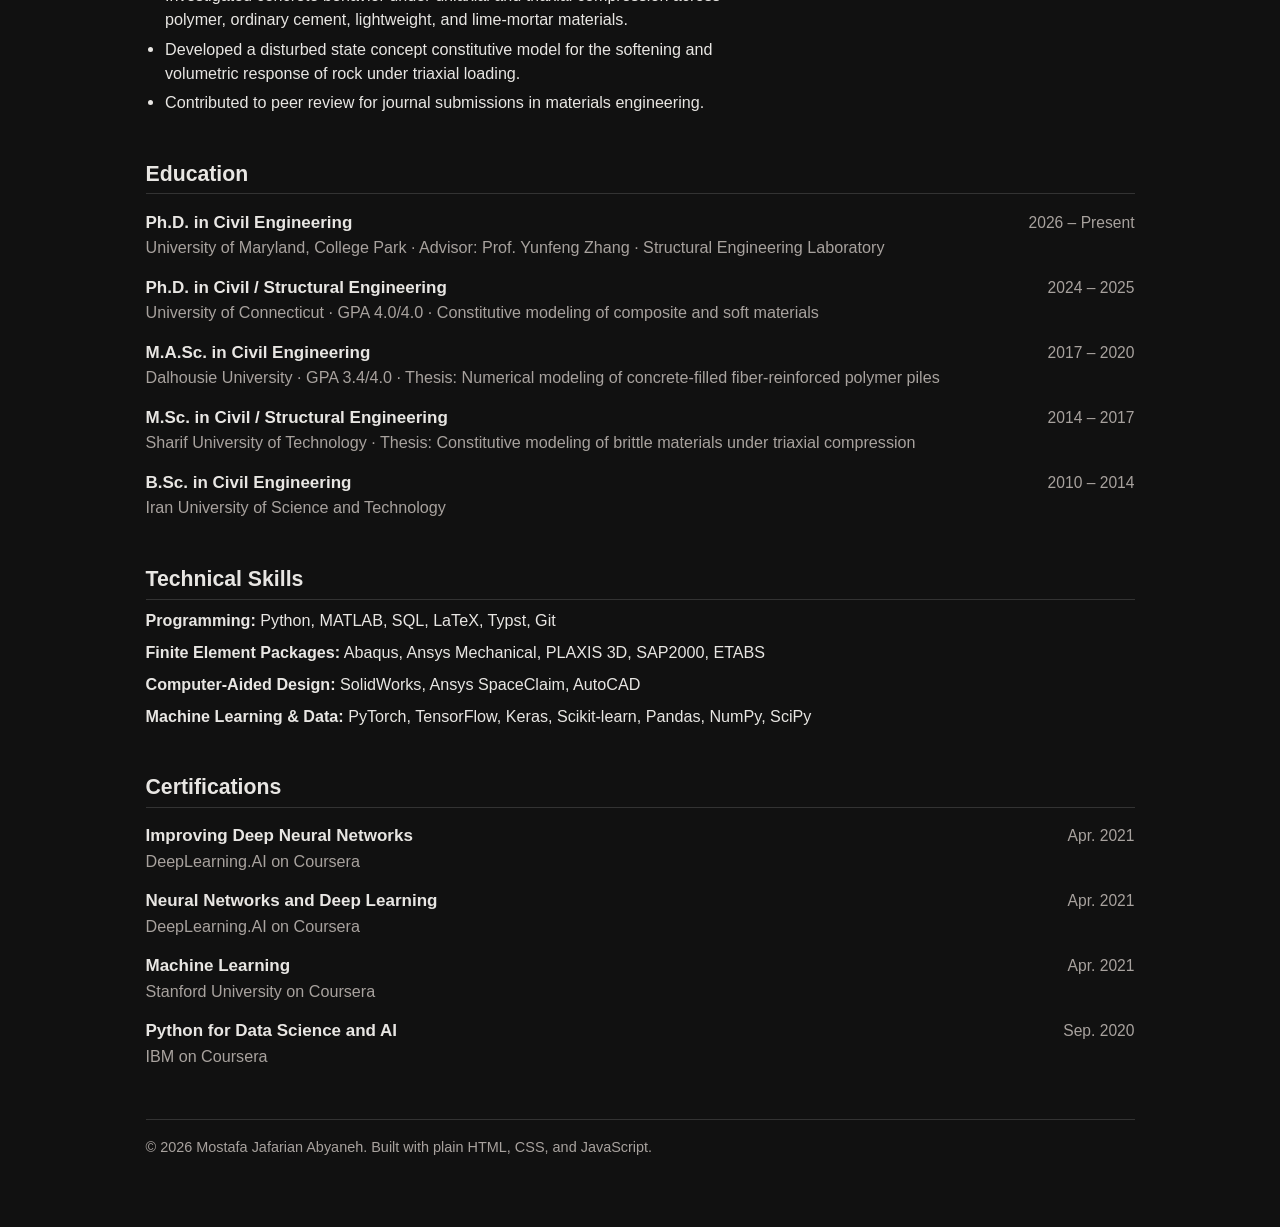
==== commit 8721b608: "Update site (2026-09-20)" ====
--- a/index.html
+++ b/index.html
@@ -189,6 +189,14 @@
       <div class="entry">
         <div class="entry-head">
           <span class="entry-role">Doctoral Research Assistant</span>
+          <span class="entry-when">Jan. 2026 – Present</span>
+        </div>
+        <div class="entry-org">University of Maryland, College Park &middot; College Park, MD</div>
+        <ul><li>Characterized the mechanical and failure behavior of bamboo scrimber, a sustainable composite material, and calibrated anisotropic failure models in ANSYS for structural simulation of exoskeleton and humanoid robotic links.</li><li>Reconstructed benchmark exoskeleton component geometry and evaluated bamboo scrimber against conventional aluminum alloys through comparative finite element structural analysis.</li><li>Led a sponsored research project for the Maryland Department of Transportation on fatigue and failure of aluminum sign-post-clip connections, combining physical testing, 3D scanning, and finite element analysis to validate structural performance.</li></ul>
+      </div>
+      <div class="entry">
+        <div class="entry-head">
+          <span class="entry-role">Doctoral Research Assistant</span>
           <span class="entry-when">Sep. 2024 – Dec. 2025</span>
         </div>
         <div class="entry-org">University of Connecticut &middot; Storrs, CT</div>
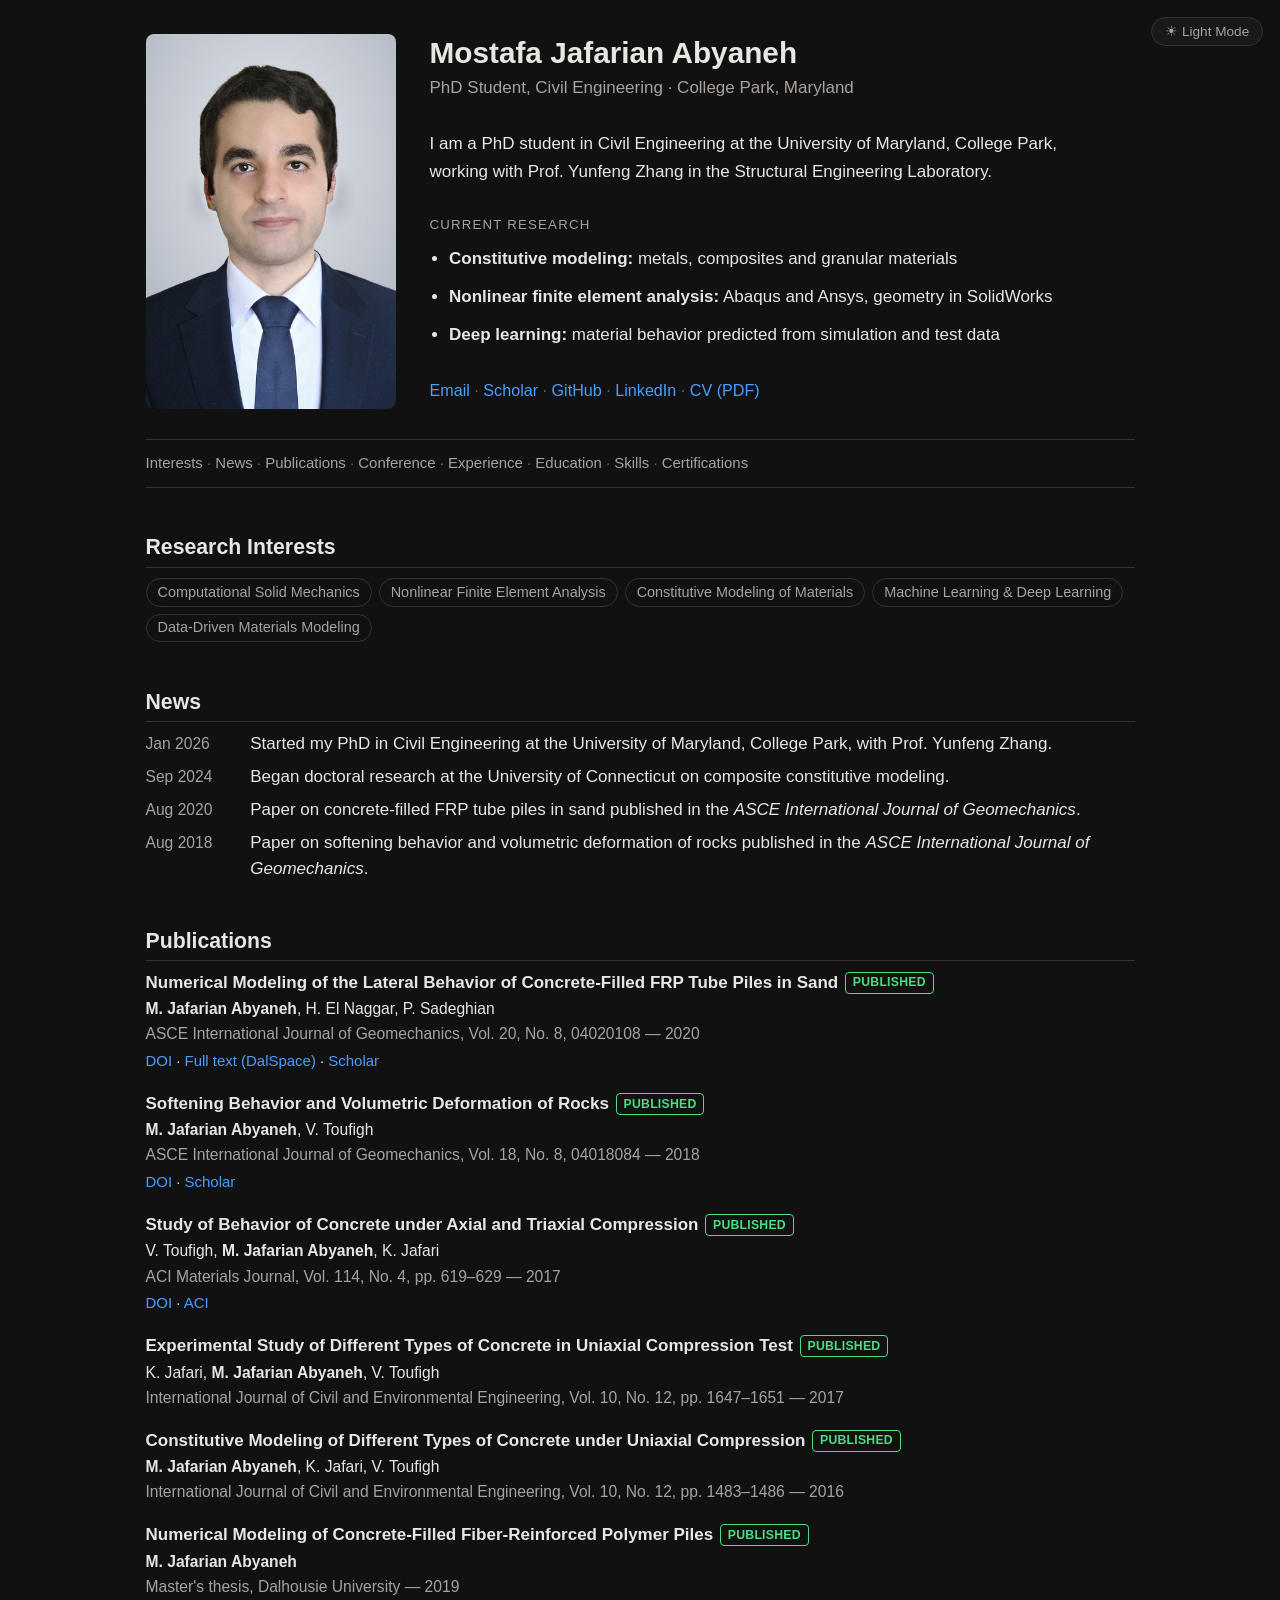
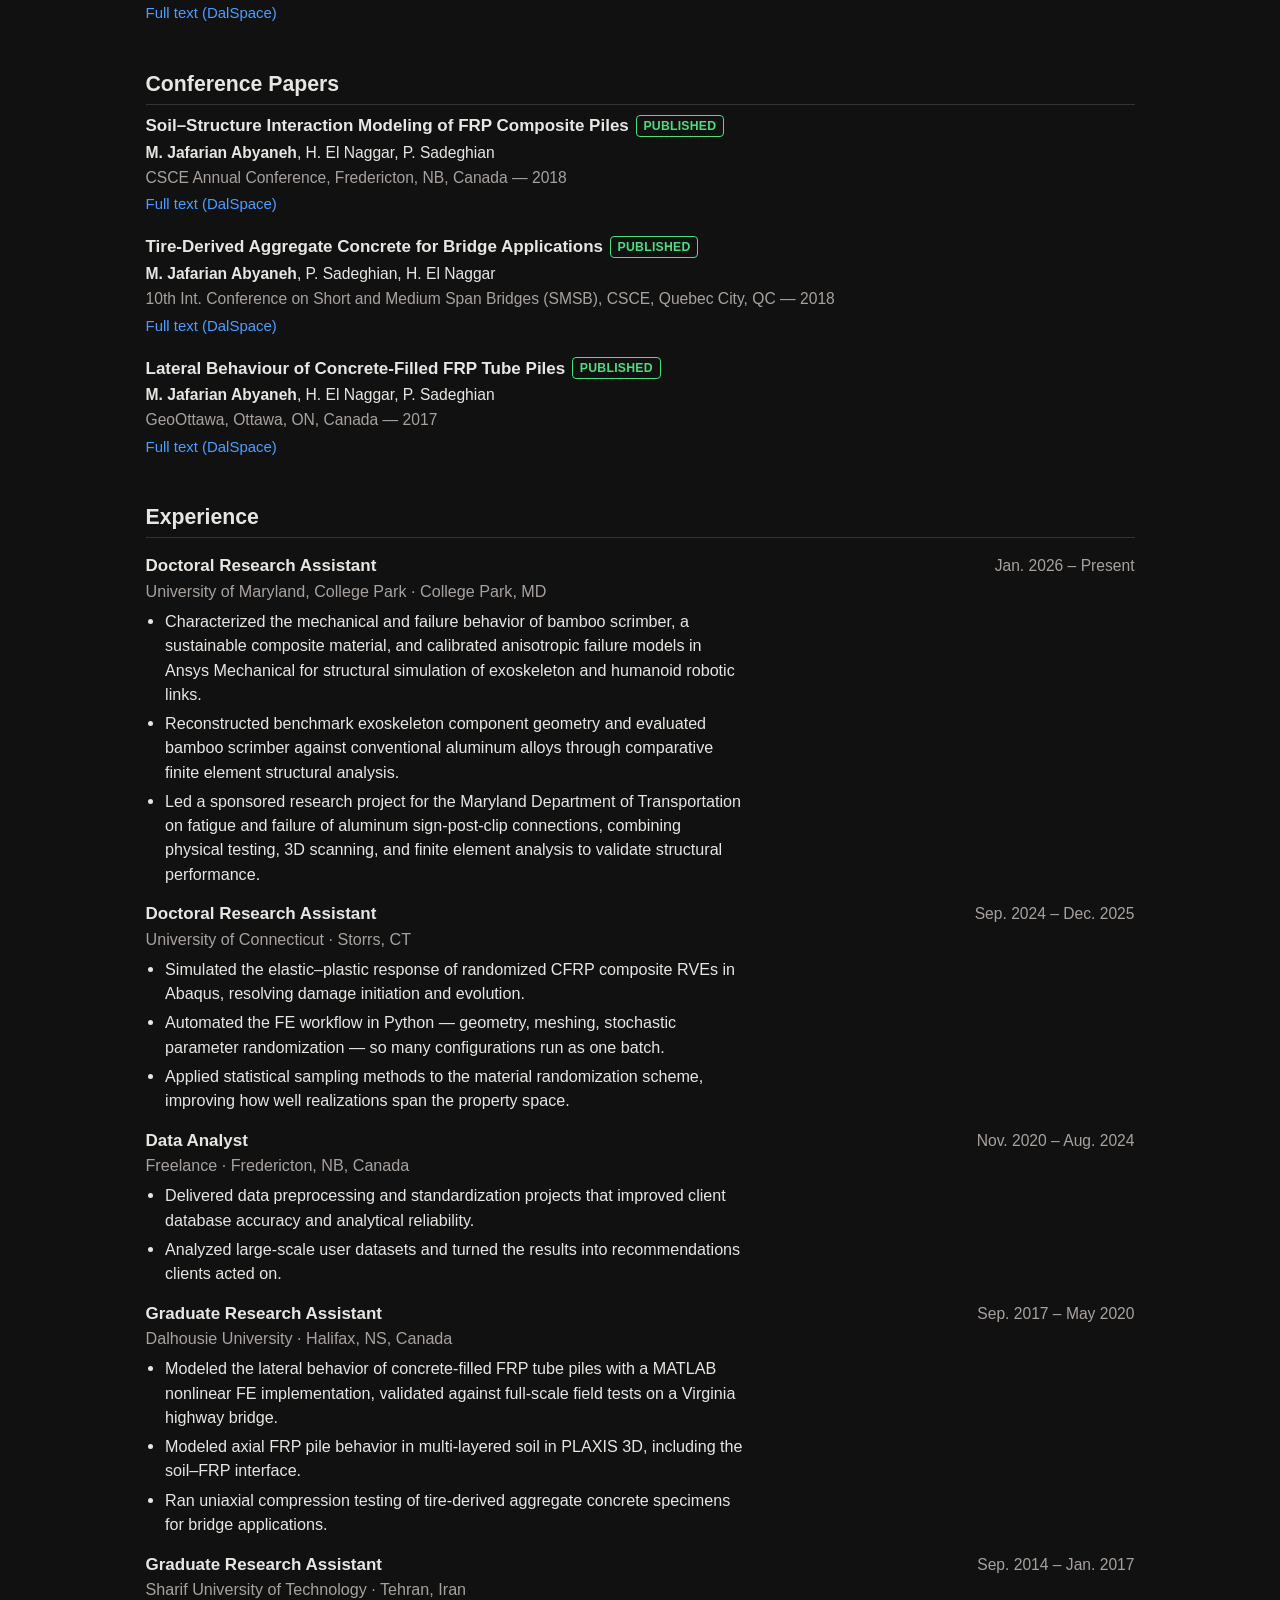
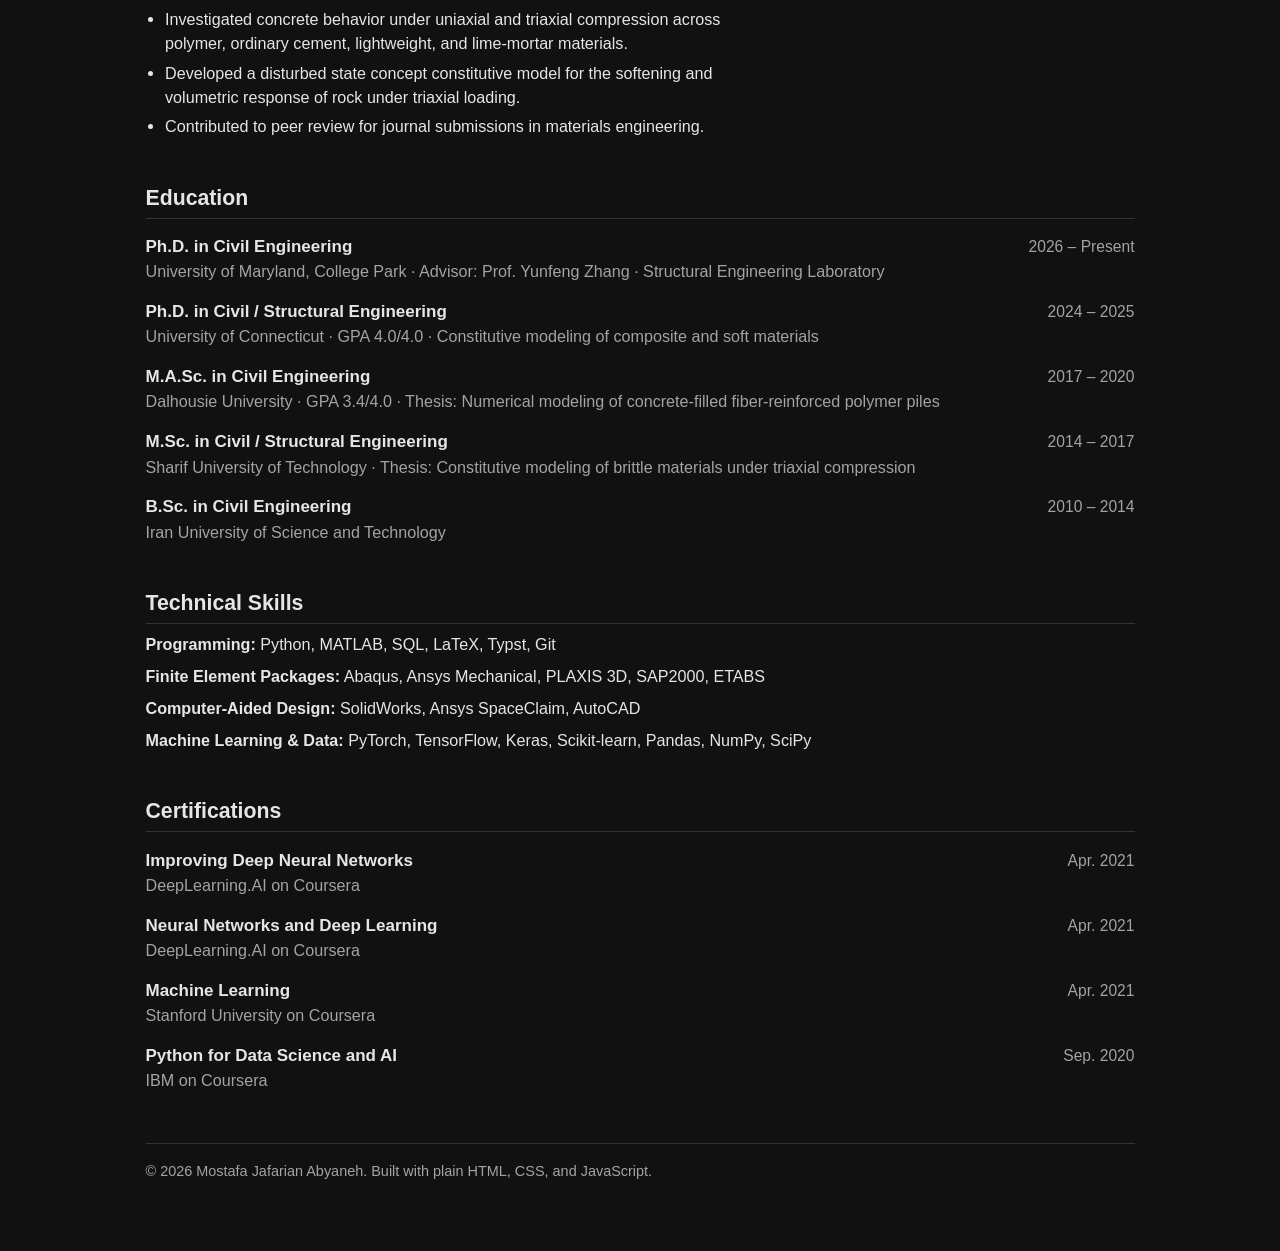
==== commit fd74866a: "Update site (2026-09-20)" ====
--- a/index.html
+++ b/index.html
@@ -192,7 +192,7 @@
           <span class="entry-when">Jan. 2026 – Present</span>
         </div>
         <div class="entry-org">University of Maryland, College Park &middot; College Park, MD</div>
-        <ul><li>Characterized the mechanical and failure behavior of bamboo scrimber, a sustainable composite material, and calibrated anisotropic failure models in ANSYS for structural simulation of exoskeleton and humanoid robotic links.</li><li>Reconstructed benchmark exoskeleton component geometry and evaluated bamboo scrimber against conventional aluminum alloys through comparative finite element structural analysis.</li><li>Led a sponsored research project for the Maryland Department of Transportation on fatigue and failure of aluminum sign-post-clip connections, combining physical testing, 3D scanning, and finite element analysis to validate structural performance.</li></ul>
+        <ul><li>Characterized the mechanical and failure behavior of bamboo scrimber, a sustainable composite material, and calibrated anisotropic failure models in Ansys Mechanical for structural simulation of exoskeleton and humanoid robotic links.</li><li>Reconstructed benchmark exoskeleton component geometry and evaluated bamboo scrimber against conventional aluminum alloys through comparative finite element structural analysis.</li><li>Led a sponsored research project for the Maryland Department of Transportation on fatigue and failure of aluminum sign-post-clip connections, combining physical testing, 3D scanning, and finite element analysis to validate structural performance.</li></ul>
       </div>
       <div class="entry">
         <div class="entry-head">
